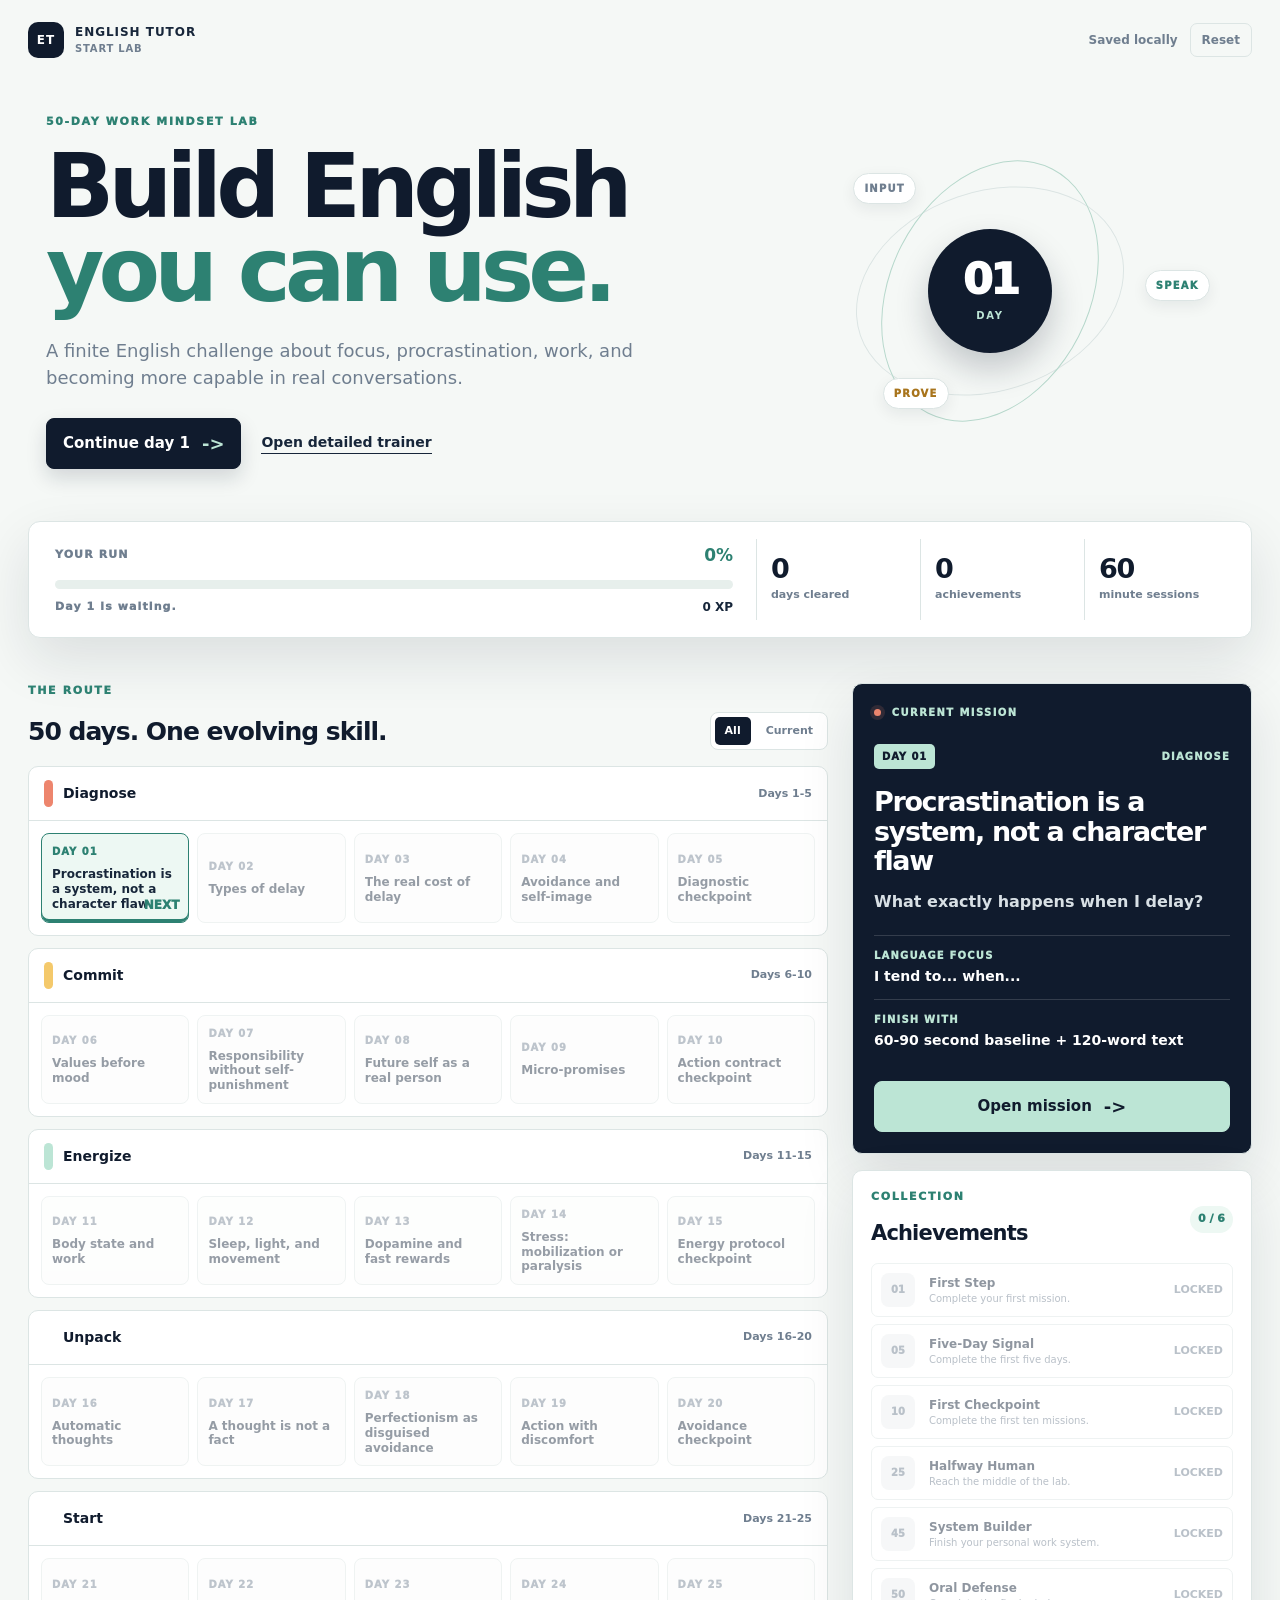
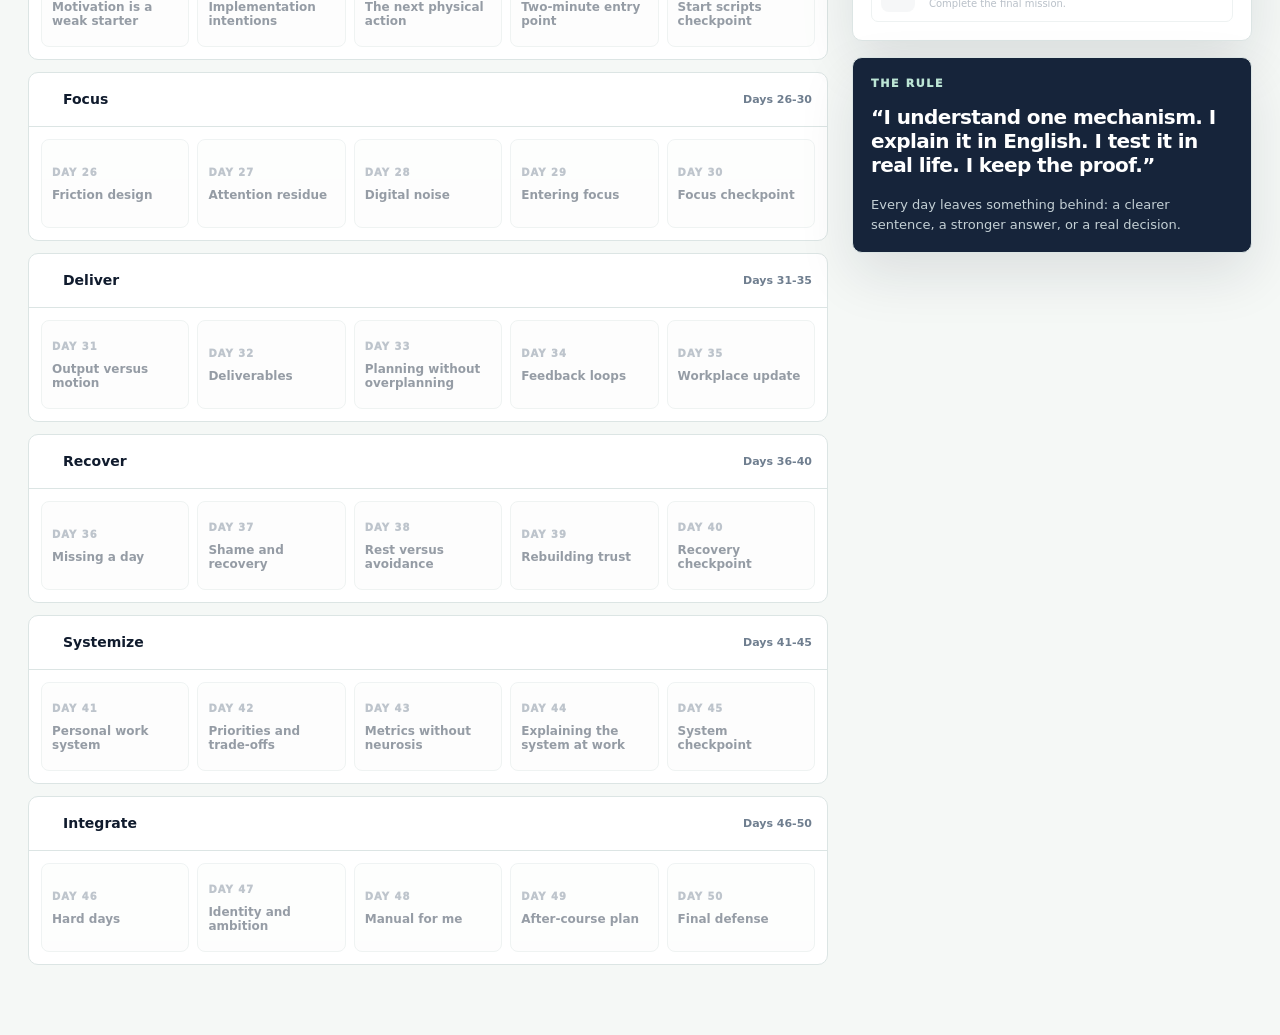
==== index.html @ e080d94e "Add English Tutor challenge app" ====
<!doctype html>
<html lang="en">
  <head>
    <meta charset="utf-8">
    <meta name="viewport" content="width=device-width, initial-scale=1">
    <meta name="theme-color" content="#101b2d">
    <title>English Tutor | 50-Day Start Lab</title>
    <link rel="stylesheet" href="./styles.css">
  </head>
  <body>
    <main class="shell">
      <header class="topbar">
        <a class="brand" href="./index.html" aria-label="English Tutor home">
          <span class="brand-mark">ET</span>
          <span><strong>ENGLISH TUTOR</strong><small>START LAB</small></span>
        </a>
        <div class="top-actions">
          <span class="save-status" id="save-status">Saved locally</span>
          <button class="icon-button" id="reset-progress" type="button" title="Reset all challenge progress">Reset</button>
        </div>
      </header>

      <section class="hero-block">
        <div class="hero-copy">
          <p class="eyebrow">50-DAY WORK MINDSET LAB</p>
          <h1>Build English<br><em>you can use.</em></h1>
          <p class="hero-text">A finite English challenge about focus, procrastination, work, and becoming more capable in real conversations.</p>
          <div class="hero-actions">
            <button class="primary-button" id="continue-button" type="button">Continue mission <span>-></span></button>
            <a class="text-link" href="./daily_task_app/index.html">Open detailed trainer</a>
          </div>
        </div>
        <div class="hero-orbit" aria-hidden="true">
          <div class="orbit-ring ring-one"></div>
          <div class="orbit-ring ring-two"></div>
          <div class="orbit-core"><span id="hero-day-number">01</span><small>DAY</small></div>
          <span class="orbit-label label-one">INPUT</span>
          <span class="orbit-label label-two">SPEAK</span>
          <span class="orbit-label label-three">PROVE</span>
        </div>
      </section>

      <section class="progress-strip" aria-label="Challenge progress">
        <div class="progress-main">
          <div class="progress-heading"><span>YOUR RUN</span><strong id="progress-percent">0%</strong></div>
          <div class="progress-track"><span id="progress-fill"></span></div>
          <div class="progress-meta"><span id="progress-copy">Day 1 is waiting.</span><span id="xp-copy">0 XP</span></div>
        </div>
        <div class="stat-tile"><strong id="completed-count">0</strong><span>days cleared</span></div>
        <div class="stat-tile"><strong id="achievement-count">0</strong><span>achievements</span></div>
        <div class="stat-tile"><strong>60</strong><span>minute sessions</span></div>
      </section>

      <section class="content-grid">
        <div class="roadmap-column">
          <div class="section-heading">
            <div><p class="eyebrow">THE ROUTE</p><h2>50 days. One evolving skill.</h2></div>
            <div class="phase-filter" id="phase-filter" role="tablist" aria-label="Filter phases">
              <button class="filter-button is-active" type="button" data-phase="all">All</button>
              <button class="filter-button" type="button" data-phase="current">Current</button>
            </div>
          </div>
          <div class="roadmap" id="roadmap"></div>
        </div>

        <aside class="side-column">
          <section class="today-card" id="today-card">
            <div class="card-kicker"><span class="live-dot"></span> CURRENT MISSION</div>
            <div class="today-top"><span class="day-badge" id="today-day-badge">DAY 01</span><span class="phase-name" id="today-phase">DIAGNOSE</span></div>
            <h2 id="today-topic">Procrastination is a system, not a character flaw</h2>
            <p class="today-question" id="today-question">What exactly happens when I delay?</p>
            <div class="today-focus"><span>LANGUAGE FOCUS</span><strong id="today-focus-value">I tend to... when...</strong></div>
            <div class="today-evidence"><span>FINISH WITH</span><strong id="today-evidence">60-90 second baseline + 120-word text</strong></div>
            <button class="primary-button full-button" id="open-day" type="button">Open mission <span>-></span></button>
          </section>

          <section class="achievements-card">
            <div class="section-heading compact"><div><p class="eyebrow">COLLECTION</p><h2>Achievements</h2></div><span class="count-pill" id="achievement-summary">0 / 6</span></div>
            <div class="achievement-list" id="achievement-list"></div>
          </section>

          <section class="principles-card">
            <p class="eyebrow">THE RULE</p>
            <blockquote>“I understand one mechanism. I explain it in English. I test it in real life. I keep the proof.”</blockquote>
            <p>Every day leaves something behind: a clearer sentence, a stronger answer, or a real decision.</p>
          </section>
        </aside>
      </section>
    </main>

    <dialog class="mission-dialog" id="mission-dialog" aria-labelledby="mission-title">
      <div class="dialog-shell">
        <div class="dialog-topbar"><span class="dialog-kicker" id="dialog-phase">DIAGNOSE</span><button class="close-button" id="close-dialog" type="button" aria-label="Close mission">Close</button></div>
        <div class="dialog-heading"><div><p class="eyebrow" id="dialog-day">DAY 01</p><h2 id="mission-title">Procrastination is a system, not a character flaw</h2></div><span class="reward-badge">+100 XP</span></div>
        <p class="dialog-question" id="dialog-question">What exactly happens when I delay?</p>
        <div class="mission-progress"><span id="mission-progress-fill"></span></div>
        <div class="mission-progress-copy"><span id="mission-progress-copy">0 / 4 actions complete</span><span id="mission-status">Build the first piece of evidence.</span></div>

        <div class="mission-steps" id="mission-steps">
          <article class="mission-step" data-step="understand"><span class="step-icon">01</span><div><strong>Understand</strong><p>Read the input and identify the one mechanism behind today's question.</p></div><button class="step-button" type="button">Mark done</button></article>
          <article class="mission-step" data-step="build"><span class="step-icon">02</span><div><strong>Build</strong><p>Write four to six English sentences using today's construction.</p></div><button class="step-button" type="button">Mark done</button></article>
          <article class="mission-step" data-step="speak"><span class="step-icon">03</span><div><strong>Speak</strong><p>Record a short answer or complete the GPT Voice conversation.</p></div><button class="step-button" type="button">Mark done</button></article>
          <article class="mission-step" data-step="prove"><span class="step-icon">04</span><div><strong>Prove</strong><p id="dialog-evidence">Leave one useful action, note, or visible result.</p></div><button class="step-button" type="button">Mark done</button></article>
        </div>

        <div class="mission-output"><span>Today's control question</span><strong id="dialog-output-question">What exactly happens when I delay?</strong><small id="dialog-output-evidence">Finish with: 60-90 second baseline + 120-word text</small></div>
        <div class="dialog-actions"><a class="secondary-button" href="./daily_task_app/index.html" target="_blank" rel="noreferrer">Detailed trainer</a><button class="secondary-button" id="previous-day" type="button">Previous day</button><button class="primary-button" id="complete-day" type="button" disabled>Complete day <span>-></span></button></div>
      </div>
    </dialog>

    <script src="./data.js"></script>
    <script src="./app.js"></script>
  </body>
</html>
---- styles.css ----
:root {
  --navy: #101b2d;
  --navy-2: #16243a;
  --ink: #17263a;
  --muted: #6f7e8f;
  --paper: #f5f8f6;
  --white: #ffffff;
  --line: #dce5e4;
  --mint: #bce5d5;
  --mint-strong: #2d8172;
  --coral: #ed856d;
  --gold: #f4c96b;
  --shadow: 0 22px 55px rgba(16, 27, 45, 0.11);
  font-family: Inter, ui-sans-serif, system-ui, -apple-system, BlinkMacSystemFont, "Segoe UI", sans-serif;
}

* { box-sizing: border-box; }

html { scroll-behavior: smooth; }

body {
  min-width: 320px;
  margin: 0;
  color: var(--ink);
  background: var(--paper);
  font-size: 15px;
  line-height: 1.5;
}

button, a { font: inherit; }
button { cursor: pointer; }

.shell { width: min(1420px, calc(100% - 56px)); margin: 0 auto; padding: 22px 0 70px; }

.topbar { display: flex; justify-content: space-between; align-items: center; gap: 20px; }
.brand { display: inline-flex; align-items: center; gap: 11px; color: var(--ink); text-decoration: none; }
.brand-mark { display: grid; width: 36px; height: 36px; place-items: center; border-radius: 10px; color: var(--white); background: var(--navy); font-size: 12px; font-weight: 900; letter-spacing: .08em; }
.brand strong, .brand small { display: block; line-height: 1.1; letter-spacing: .08em; }
.brand strong { font-size: 12px; }
.brand small { margin-top: 4px; color: var(--muted); font-size: 10px; font-weight: 800; }
.top-actions { display: flex; align-items: center; gap: 12px; }
.save-status { color: var(--muted); font-size: 12px; font-weight: 800; }
.icon-button, .close-button { padding: 7px 11px; border: 1px solid var(--line); border-radius: 7px; color: var(--muted); background: transparent; font-size: 12px; font-weight: 800; }
.icon-button:hover, .close-button:hover { color: var(--ink); border-color: var(--ink); }

.hero-block { display: grid; grid-template-columns: minmax(0, 1.15fr) minmax(310px, .85fr); gap: 40px; align-items: center; min-height: 390px; padding: 56px 18px 52px; }
.eyebrow { margin: 0 0 13px; color: var(--mint-strong); font-size: 11px; font-weight: 950; letter-spacing: .15em; }
.hero-copy h1 { max-width: 780px; margin: 0; color: var(--navy); font-size: clamp(52px, 7vw, 104px); line-height: .94; letter-spacing: -.065em; }
.hero-copy h1 em { color: var(--mint-strong); font-style: normal; }
.hero-text { max-width: 590px; margin: 25px 0 27px; color: var(--muted); font-size: 18px; }
.hero-actions { display: flex; align-items: center; gap: 20px; flex-wrap: wrap; }
.primary-button, .secondary-button { display: inline-flex; align-items: center; justify-content: center; gap: 12px; min-height: 44px; padding: 11px 16px; border-radius: 8px; font-weight: 900; transition: transform .18s ease, box-shadow .18s ease, background .18s ease; }
.primary-button { border: 1px solid var(--navy); color: var(--white); background: var(--navy); box-shadow: 0 9px 20px rgba(16, 27, 45, .15); }
.primary-button:hover:not(:disabled) { transform: translateY(-2px); background: var(--mint-strong); border-color: var(--mint-strong); }
.primary-button span { color: var(--mint); font-size: 18px; }
.secondary-button { border: 1px solid var(--line); color: var(--ink); background: var(--white); }
.secondary-button:hover:not(:disabled) { border-color: var(--mint-strong); }
.text-link { color: var(--ink); font-size: 14px; font-weight: 850; text-decoration: none; border-bottom: 1px solid var(--ink); }
.text-link:hover { color: var(--mint-strong); border-color: var(--mint-strong); }

.hero-orbit { position: relative; min-height: 300px; }
.orbit-ring { position: absolute; inset: 50% auto auto 50%; border: 1px solid var(--line); border-radius: 50%; transform: translate(-50%, -50%) rotate(-19deg); }
.ring-one { width: 275px; height: 200px; }
.ring-two { width: 200px; height: 275px; transform: translate(-50%, -50%) rotate(27deg); border-color: #b7d8cc; }
.orbit-core { position: absolute; top: 50%; left: 50%; display: grid; width: 124px; height: 124px; place-content: center; border-radius: 50%; color: var(--white); background: var(--navy); text-align: center; transform: translate(-50%, -50%); box-shadow: 0 16px 33px rgba(16, 27, 45, .22); }
.orbit-core span { font-size: 43px; font-weight: 950; line-height: .9; letter-spacing: -.06em; }
.orbit-core small { margin-top: 9px; color: var(--mint); font-size: 10px; font-weight: 900; letter-spacing: .18em; }
.orbit-label { position: absolute; padding: 7px 10px; border: 1px solid var(--line); border-radius: 99px; color: var(--muted); background: var(--white); font-size: 10px; font-weight: 950; letter-spacing: .12em; box-shadow: 0 5px 15px rgba(16, 27, 45, .07); }
.label-one { top: 32px; left: 22%; }
.label-two { top: 43%; right: 5%; color: var(--mint-strong); }
.label-three { bottom: 32px; left: 28%; color: #a8741c; }

.progress-strip { display: grid; grid-template-columns: minmax(300px, 1fr) repeat(3, 150px); gap: 14px; align-items: stretch; padding: 17px; border: 1px solid var(--line); border-radius: 12px; background: var(--white); box-shadow: var(--shadow); }
.progress-main { min-width: 0; padding: 4px 9px; }
.progress-heading, .progress-meta { display: flex; justify-content: space-between; gap: 15px; align-items: center; }
.progress-heading span, .progress-meta span:first-child { color: var(--muted); font-size: 11px; font-weight: 950; letter-spacing: .1em; }
.progress-heading strong { color: var(--mint-strong); font-size: 17px; }
.progress-track { height: 9px; margin: 12px 0 9px; overflow: hidden; border-radius: 20px; background: #e7efec; }
.progress-track span { display: block; width: 0; height: 100%; border-radius: inherit; background: var(--mint-strong); transition: width .35s ease; }
.progress-meta { color: var(--muted); font-size: 12px; font-weight: 750; }
.progress-meta span:last-child { color: var(--ink); font-weight: 900; }
.stat-tile { display: grid; align-content: center; padding: 12px 14px; border-left: 1px solid var(--line); }
.stat-tile strong { color: var(--navy); font-size: 27px; line-height: 1; letter-spacing: -.05em; }
.stat-tile span { margin-top: 5px; color: var(--muted); font-size: 11px; font-weight: 800; }

.content-grid { display: grid; grid-template-columns: minmax(0, 1.6fr) minmax(320px, .8fr); gap: 24px; margin-top: 45px; }
.section-heading { display: flex; justify-content: space-between; align-items: end; gap: 18px; margin-bottom: 16px; }
.section-heading h2 { margin: 0; color: var(--navy); font-size: 25px; letter-spacing: -.04em; }
.section-heading.compact { align-items: center; margin-bottom: 13px; }
.section-heading.compact h2 { font-size: 21px; }
.phase-filter { display: flex; gap: 5px; padding: 4px; border: 1px solid var(--line); border-radius: 8px; background: var(--white); }
.filter-button { padding: 6px 10px; border: 0; border-radius: 5px; color: var(--muted); background: transparent; font-size: 11px; font-weight: 900; }
.filter-button.is-active { color: var(--white); background: var(--navy); }

.roadmap { display: grid; gap: 12px; }
.phase-row { overflow: hidden; border: 1px solid var(--line); border-radius: 10px; background: var(--white); }
.phase-row.is-hidden { display: none; }
.phase-head { display: flex; justify-content: space-between; gap: 15px; align-items: center; padding: 13px 15px; border-bottom: 1px solid var(--line); }
.phase-title { display: flex; align-items: center; gap: 10px; }
.phase-swatch { width: 9px; height: 27px; border-radius: 7px; background: var(--phase-color); }
.phase-title strong { color: var(--navy); font-size: 14px; }
.phase-head small { color: var(--muted); font-size: 11px; font-weight: 800; }
.day-row { display: grid; grid-template-columns: repeat(5, minmax(0, 1fr)); gap: 8px; padding: 12px; }
.day-button { position: relative; min-height: 89px; padding: 10px; border: 1px solid var(--line); border-radius: 8px; color: var(--ink); background: #fbfcfb; text-align: left; transition: transform .16s ease, border-color .16s ease, background .16s ease; }
.day-button:hover:not(:disabled) { border-color: var(--mint-strong); transform: translateY(-2px); }
.day-button.is-current { border-color: var(--mint-strong); background: #edf8f3; box-shadow: inset 0 -3px 0 var(--mint-strong); }
.day-button.is-complete { border-color: #c5d9d3; background: #f4faf7; }
.day-button.is-locked { opacity: .45; }
.day-number { display: block; color: var(--muted); font-size: 10px; font-weight: 950; letter-spacing: .1em; }
.day-button.is-current .day-number { color: var(--mint-strong); }
.day-topic { display: -webkit-box; overflow: hidden; margin-top: 8px; font-size: 12px; font-weight: 850; line-height: 1.23; -webkit-box-orient: vertical; -webkit-line-clamp: 3; }
.day-check { position: absolute; right: 9px; bottom: 8px; color: var(--mint-strong); font-size: 12px; font-weight: 950; }

.side-column { display: grid; align-content: start; gap: 16px; }
.today-card, .achievements-card, .principles-card { border: 1px solid var(--line); border-radius: 10px; background: var(--white); box-shadow: var(--shadow); }
.today-card { padding: 21px; color: var(--white); background: var(--navy); }
.card-kicker { color: var(--mint); font-size: 10px; font-weight: 950; letter-spacing: .14em; }
.live-dot { display: inline-block; width: 7px; height: 7px; margin-right: 6px; border-radius: 50%; background: var(--coral); box-shadow: 0 0 0 4px rgba(237, 133, 109, .14); }
.today-top { display: flex; justify-content: space-between; gap: 10px; align-items: center; margin: 24px 0 18px; }
.day-badge { padding: 5px 8px; border-radius: 5px; color: var(--navy); background: var(--mint); font-size: 10px; font-weight: 950; letter-spacing: .09em; }
.phase-name { color: var(--mint); font-size: 10px; font-weight: 950; letter-spacing: .12em; }
.today-card h2 { margin: 0; font-size: 27px; line-height: 1.08; letter-spacing: -.05em; }
.today-question { margin: 15px 0 21px; color: #d8e0e5; font-size: 16px; font-weight: 700; }
.today-focus, .today-evidence { display: grid; gap: 3px; padding: 12px 0; border-top: 1px solid rgba(255, 255, 255, .15); }
.today-focus span, .today-evidence span { color: var(--mint); font-size: 10px; font-weight: 950; letter-spacing: .12em; }
.today-focus strong, .today-evidence strong { color: var(--white); font-size: 14px; }
.full-button { width: 100%; margin-top: 18px; color: var(--navy); background: var(--mint); border-color: var(--mint); box-shadow: none; }
.full-button:hover:not(:disabled) { color: var(--white); background: var(--mint-strong); border-color: var(--mint-strong); }
.full-button span { color: var(--navy); }

.achievements-card, .principles-card { padding: 18px; }
.count-pill { padding: 5px 8px; border-radius: 99px; color: var(--mint-strong); background: #edf8f3; font-size: 11px; font-weight: 950; }
.achievement-list { display: grid; gap: 7px; }
.achievement { display: grid; grid-template-columns: 38px minmax(0, 1fr) auto; gap: 10px; align-items: center; padding: 9px; border: 1px solid var(--line); border-radius: 7px; opacity: .48; }
.achievement.is-unlocked { opacity: 1; border-color: #bcdccf; background: #f4faf7; }
.achievement-icon { display: grid; width: 34px; height: 34px; place-items: center; border-radius: 8px; color: var(--muted); background: #edf0f1; font-size: 10px; font-weight: 950; }
.achievement.is-unlocked .achievement-icon { color: var(--navy); background: var(--gold); }
.achievement strong, .achievement small { display: block; }
.achievement strong { font-size: 12px; }
.achievement small { margin-top: 1px; color: var(--muted); font-size: 10px; line-height: 1.25; }
.achievement-state { color: var(--muted); font-size: 11px; font-weight: 900; }
.achievement.is-unlocked .achievement-state { color: var(--mint-strong); }
.principles-card { color: var(--white); background: var(--navy-2); }
.principles-card .eyebrow { color: var(--mint); }
.principles-card blockquote { margin: 0; font-size: 20px; font-weight: 850; line-height: 1.2; letter-spacing: -.03em; }
.principles-card > p:last-child { margin: 18px 0 0; color: #c4d0d5; font-size: 13px; }

.mission-dialog { width: min(760px, calc(100% - 32px)); max-height: calc(100vh - 32px); padding: 0; border: 0; border-radius: 13px; color: var(--ink); background: var(--white); box-shadow: 0 35px 100px rgba(16, 27, 45, .28); }
.mission-dialog::backdrop { background: rgba(16, 27, 45, .58); backdrop-filter: blur(4px); }
.dialog-shell { padding: 22px; }
.dialog-topbar, .dialog-heading, .mission-progress-copy, .dialog-actions { display: flex; justify-content: space-between; gap: 15px; align-items: center; }
.dialog-kicker { color: var(--mint-strong); font-size: 11px; font-weight: 950; letter-spacing: .14em; }
.dialog-heading { align-items: start; margin-top: 30px; }
.dialog-heading h2 { max-width: 550px; margin: 0; color: var(--navy); font-size: 34px; line-height: 1.03; letter-spacing: -.05em; }
.reward-badge { padding: 8px 10px; border-radius: 6px; color: #966915; background: #fff4d9; font-size: 11px; font-weight: 950; white-space: nowrap; }
.dialog-question { margin: 12px 0 21px; color: var(--mint-strong); font-size: 18px; font-weight: 800; }
.mission-progress { height: 8px; overflow: hidden; border-radius: 20px; background: #e7efec; }
.mission-progress span { display: block; width: 0; height: 100%; border-radius: inherit; background: var(--mint-strong); transition: width .2s ease; }
.mission-progress-copy { margin-top: 7px; color: var(--muted); font-size: 11px; font-weight: 800; }
.mission-progress-copy span:last-child { color: var(--mint-strong); }
.mission-steps { display: grid; gap: 9px; margin: 22px 0; }
.mission-step { display: grid; grid-template-columns: 38px minmax(0, 1fr) auto; gap: 12px; align-items: center; padding: 13px; border: 1px solid var(--line); border-radius: 8px; background: #fbfcfb; }
.mission-step.is-complete { border-color: #bcdccf; background: #f4faf7; }
.step-icon { display: grid; width: 34px; height: 34px; place-items: center; border-radius: 8px; color: var(--mint-strong); background: #e6f2ed; font-size: 10px; font-weight: 950; }
.mission-step.is-complete .step-icon { color: var(--white); background: var(--mint-strong); }
.mission-step strong { font-size: 14px; }
.mission-step p { margin: 2px 0 0; color: var(--muted); font-size: 12px; line-height: 1.35; }
.step-button { padding: 7px 9px; border: 1px solid var(--line); border-radius: 6px; color: var(--ink); background: var(--white); font-size: 11px; font-weight: 900; }
.mission-step.is-complete .step-button { color: var(--mint-strong); border-color: #bcdccf; }
.mission-output { display: grid; gap: 4px; padding: 14px; border-left: 4px solid var(--mint-strong); background: #f4faf7; }
.mission-output span, .mission-output small { color: var(--muted); font-size: 11px; font-weight: 800; }
.mission-output strong { font-size: 15px; }
.dialog-actions { margin-top: 20px; }
.dialog-actions .primary-button:disabled { cursor: not-allowed; opacity: .45; box-shadow: none; }

@media (max-width: 1060px) {
  .hero-block { grid-template-columns: minmax(0, 1.2fr) minmax(250px, .8fr); }
  .progress-strip { grid-template-columns: minmax(260px, 1fr) repeat(3, 120px); }
  .content-grid { grid-template-columns: minmax(0, 1.25fr) minmax(300px, .75fr); }
  .day-row { grid-template-columns: repeat(5, minmax(110px, 1fr)); overflow-x: auto; }
}

@media (max-width: 820px) {
  .shell { width: min(100% - 28px, 700px); }
  .hero-block { grid-template-columns: 1fr; min-height: 0; padding: 48px 4px 30px; }
  .hero-orbit { min-height: 220px; }
  .progress-strip { grid-template-columns: 1fr 1fr 1fr; }
  .progress-main { grid-column: 1 / -1; }
  .stat-tile { border-top: 1px solid var(--line); border-left: 0; }
  .content-grid { grid-template-columns: 1fr; }
  .side-column { grid-template-columns: 1fr 1fr; align-items: start; }
  .today-card { grid-column: 1 / -1; }
  .principles-card { grid-column: 1 / -1; }
}

@media (max-width: 560px) {
  .shell { width: min(100% - 20px, 480px); padding-top: 14px; }
  .topbar { align-items: start; }
  .save-status { display: none; }
  .hero-copy h1 { font-size: 57px; }
  .hero-text { font-size: 16px; }
  .hero-orbit { min-height: 180px; transform: scale(.82); }
  .progress-strip { grid-template-columns: 1fr 1fr; }
  .stat-tile:last-child { grid-column: 1 / -1; }
  .section-heading { align-items: start; flex-direction: column; }
  .phase-filter { width: 100%; }
  .filter-button { flex: 1; }
  .day-row { grid-template-columns: repeat(5, 122px); }
  .side-column { grid-template-columns: 1fr; }
  .principles-card { grid-column: auto; }
  .dialog-shell { padding: 17px; }
  .dialog-heading { flex-direction: column; }
  .dialog-heading h2 { font-size: 27px; }
  .mission-step { grid-template-columns: 34px minmax(0, 1fr); }
  .step-button { grid-column: 2; justify-self: start; }
  .dialog-actions { align-items: stretch; flex-direction: column-reverse; }
  .dialog-actions button { width: 100%; }
}
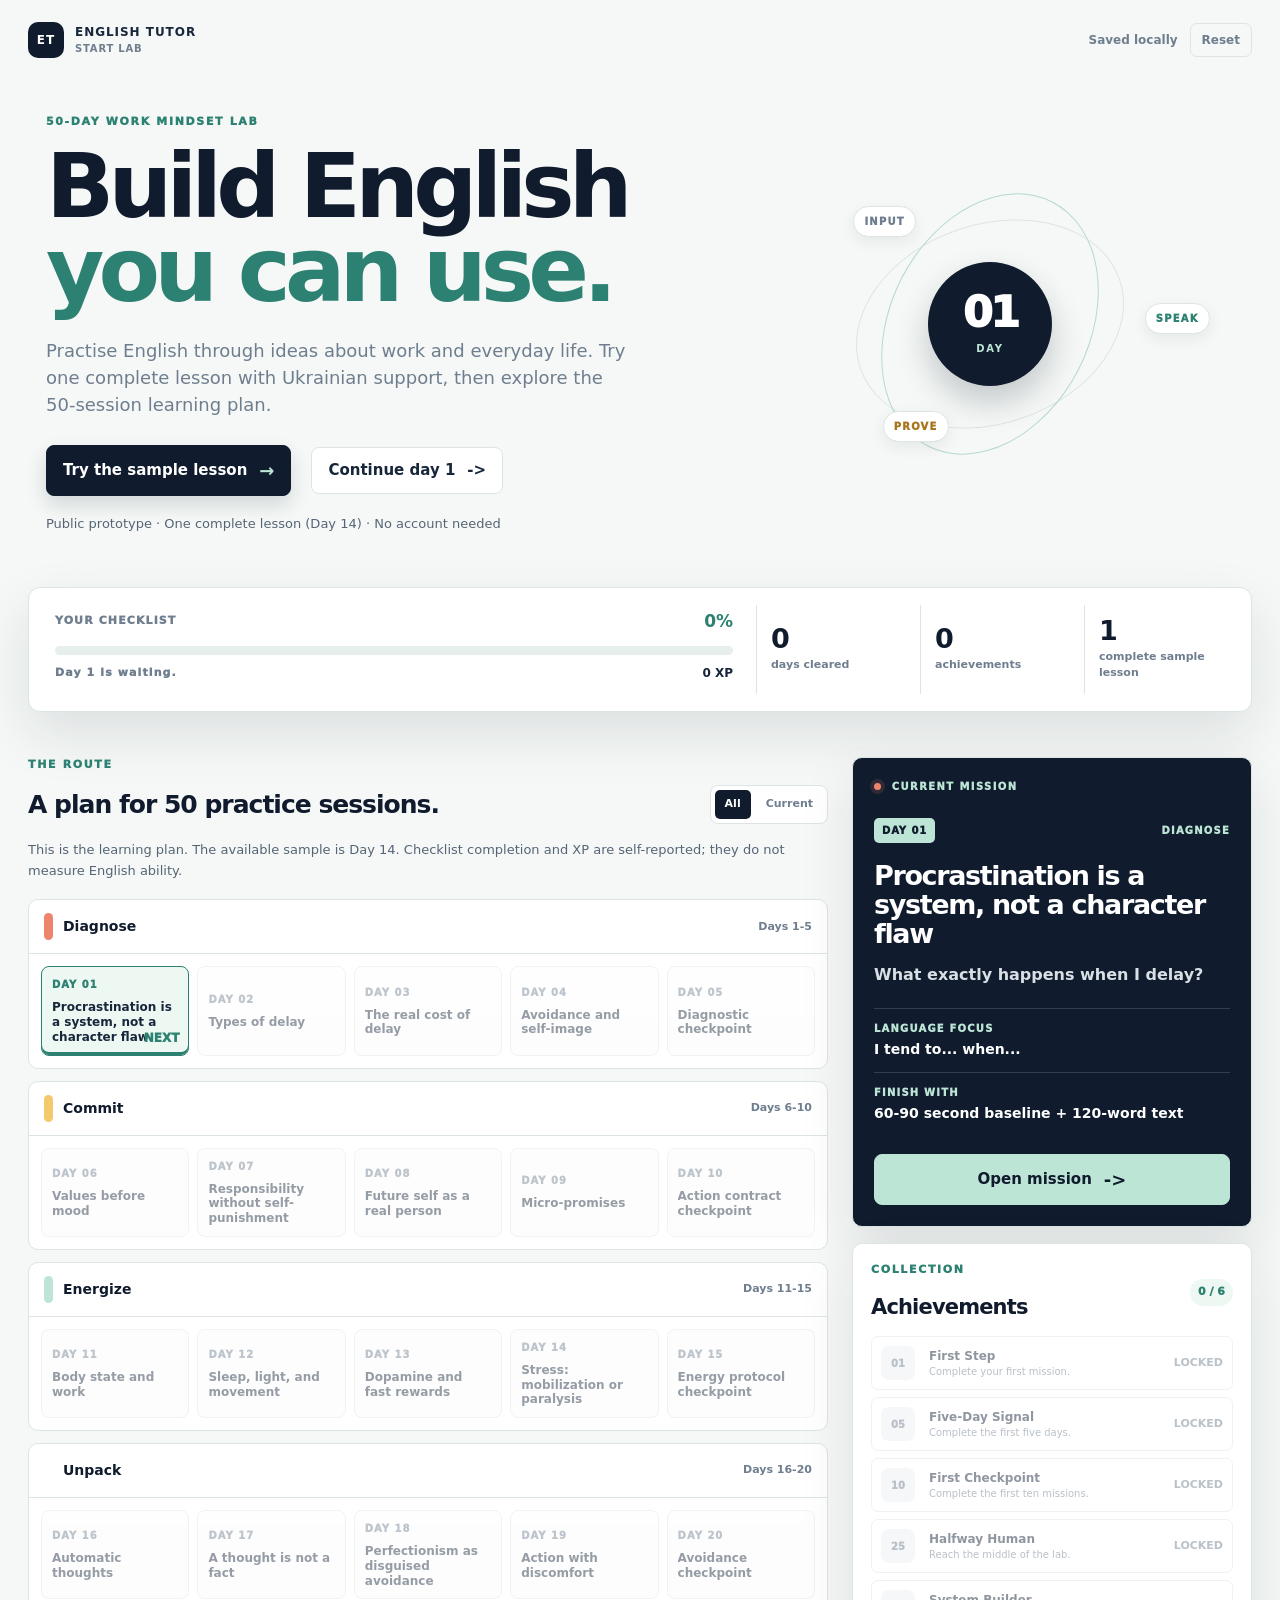
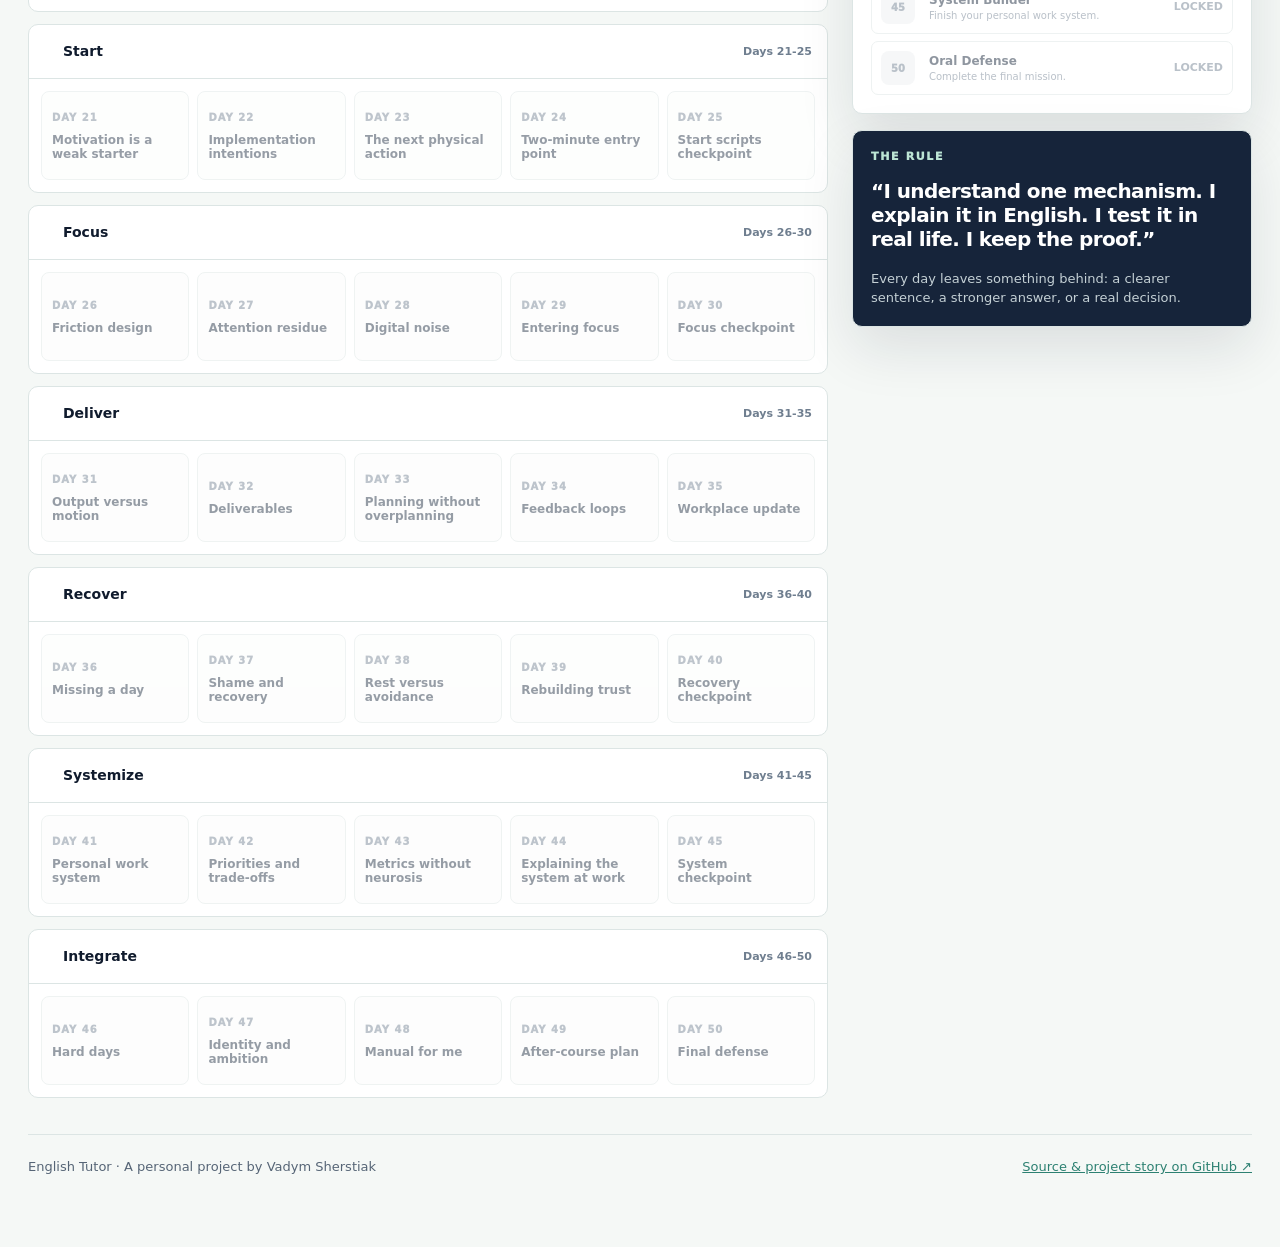
==== commit 4103695c: "Improve portfolio demo, preserve lesson drafts, and document project experience" ====
--- a/index.html
+++ b/index.html
@@ -4,6 +4,7 @@
     <meta charset="utf-8">
     <meta name="viewport" content="width=device-width, initial-scale=1">
     <meta name="theme-color" content="#101b2d">
+    <meta name="description" content="English Tutor by Vadym Sherstiak: try a guided English lesson, practise writing, and prepare for a separate ChatGPT Voice conversation.">
     <title>English Tutor | 50-Day Start Lab</title>
     <link rel="stylesheet" href="./styles.css">
   </head>
@@ -24,11 +25,12 @@
         <div class="hero-copy">
           <p class="eyebrow">50-DAY WORK MINDSET LAB</p>
           <h1>Build English<br><em>you can use.</em></h1>
-          <p class="hero-text">A finite English challenge about focus, procrastination, work, and becoming more capable in real conversations.</p>
+          <p class="hero-text">Practise English through ideas about work and everyday life. Try one complete lesson with Ukrainian support, then explore the 50-session learning plan.</p>
           <div class="hero-actions">
-            <button class="primary-button" id="continue-button" type="button">Continue mission <span>-></span></button>
-            <a class="text-link" href="./daily_task_app/index.html">Open detailed trainer</a>
+            <a class="primary-button" href="./daily_task_app/index.html">Try the sample lesson <span>→</span></a>
+            <button class="secondary-button" id="continue-button" type="button">Continue mission <span>→</span></button>
           </div>
+          <p class="demo-scope">Public prototype · One complete lesson (Day 14) · No account needed</p>
         </div>
         <div class="hero-orbit" aria-hidden="true">
           <div class="orbit-ring ring-one"></div>
@@ -42,24 +44,25 @@
 
       <section class="progress-strip" aria-label="Challenge progress">
         <div class="progress-main">
-          <div class="progress-heading"><span>YOUR RUN</span><strong id="progress-percent">0%</strong></div>
+          <div class="progress-heading"><span>YOUR CHECKLIST</span><strong id="progress-percent">0%</strong></div>
           <div class="progress-track"><span id="progress-fill"></span></div>
           <div class="progress-meta"><span id="progress-copy">Day 1 is waiting.</span><span id="xp-copy">0 XP</span></div>
         </div>
         <div class="stat-tile"><strong id="completed-count">0</strong><span>days cleared</span></div>
         <div class="stat-tile"><strong id="achievement-count">0</strong><span>achievements</span></div>
-        <div class="stat-tile"><strong>60</strong><span>minute sessions</span></div>
+        <div class="stat-tile"><strong>1</strong><span>complete sample lesson</span></div>
       </section>
 
       <section class="content-grid">
         <div class="roadmap-column">
           <div class="section-heading">
-            <div><p class="eyebrow">THE ROUTE</p><h2>50 days. One evolving skill.</h2></div>
+            <div><p class="eyebrow">THE ROUTE</p><h2>A plan for 50 practice sessions.</h2></div>
             <div class="phase-filter" id="phase-filter" role="tablist" aria-label="Filter phases">
               <button class="filter-button is-active" type="button" data-phase="all">All</button>
               <button class="filter-button" type="button" data-phase="current">Current</button>
             </div>
           </div>
+          <p class="scope-note">This is the learning plan. The available sample is Day 14. Checklist completion and XP are self-reported; they do not measure English ability.</p>
           <div class="roadmap" id="roadmap"></div>
         </div>
 
@@ -86,6 +89,7 @@
           </section>
         </aside>
       </section>
+      <footer class="portfolio-footer"><p>English Tutor · A personal project by Vadym Sherstiak</p><a href="https://github.com/shved21/english-tutor">Source &amp; project story on GitHub ↗</a></footer>
     </main>
 
     <dialog class="mission-dialog" id="mission-dialog" aria-labelledby="mission-title">
@@ -104,7 +108,8 @@
         </div>
 
         <div class="mission-output"><span>Today's control question</span><strong id="dialog-output-question">What exactly happens when I delay?</strong><small id="dialog-output-evidence">Finish with: 60-90 second baseline + 120-word text</small></div>
-        <div class="dialog-actions"><a class="secondary-button" href="./daily_task_app/index.html" target="_blank" rel="noreferrer">Detailed trainer</a><button class="secondary-button" id="previous-day" type="button">Previous day</button><button class="primary-button" id="complete-day" type="button" disabled>Complete day <span>-></span></button></div>
+        <p class="scope-note">Try the available Day 14 sample separately. It does not change this mission’s checklist.</p>
+        <div class="dialog-actions"><a class="secondary-button" href="./daily_task_app/index.html">Try Day 14 sample</a><button class="secondary-button" id="previous-day" type="button">Previous day</button><button class="primary-button" id="complete-day" type="button" disabled>Complete day <span>-></span></button></div>
       </div>
     </dialog>
 
--- a/styles.css
+++ b/styles.css
@@ -216,3 +216,14 @@
   .dialog-actions { align-items: stretch; flex-direction: column-reverse; }
   .dialog-actions button { width: 100%; }
 }
+
+/* Portfolio entry and keyboard navigation. */
+a.primary-button, a.secondary-button { text-decoration: none; }
+.demo-scope, .scope-note { color: #566576; font-size: 13px; line-height: 1.6; }
+.demo-scope { margin: 18px 0 0; }
+.scope-note { margin: 0 0 18px; }
+.portfolio-footer { display: flex; flex-wrap: wrap; justify-content: space-between; gap: 12px; margin-top: 36px; padding-top: 22px; border-top: 1px solid var(--line); color: #566576; font-size: 13px; }
+.portfolio-footer p { margin: 0; }
+.portfolio-footer a { color: var(--mint-strong); }
+:focus-visible { outline: 3px solid var(--mint-strong); outline-offset: 4px; }
+@media (max-width: 560px) { .save-status { display: block; max-width: 120px; font-size: 10px; } }
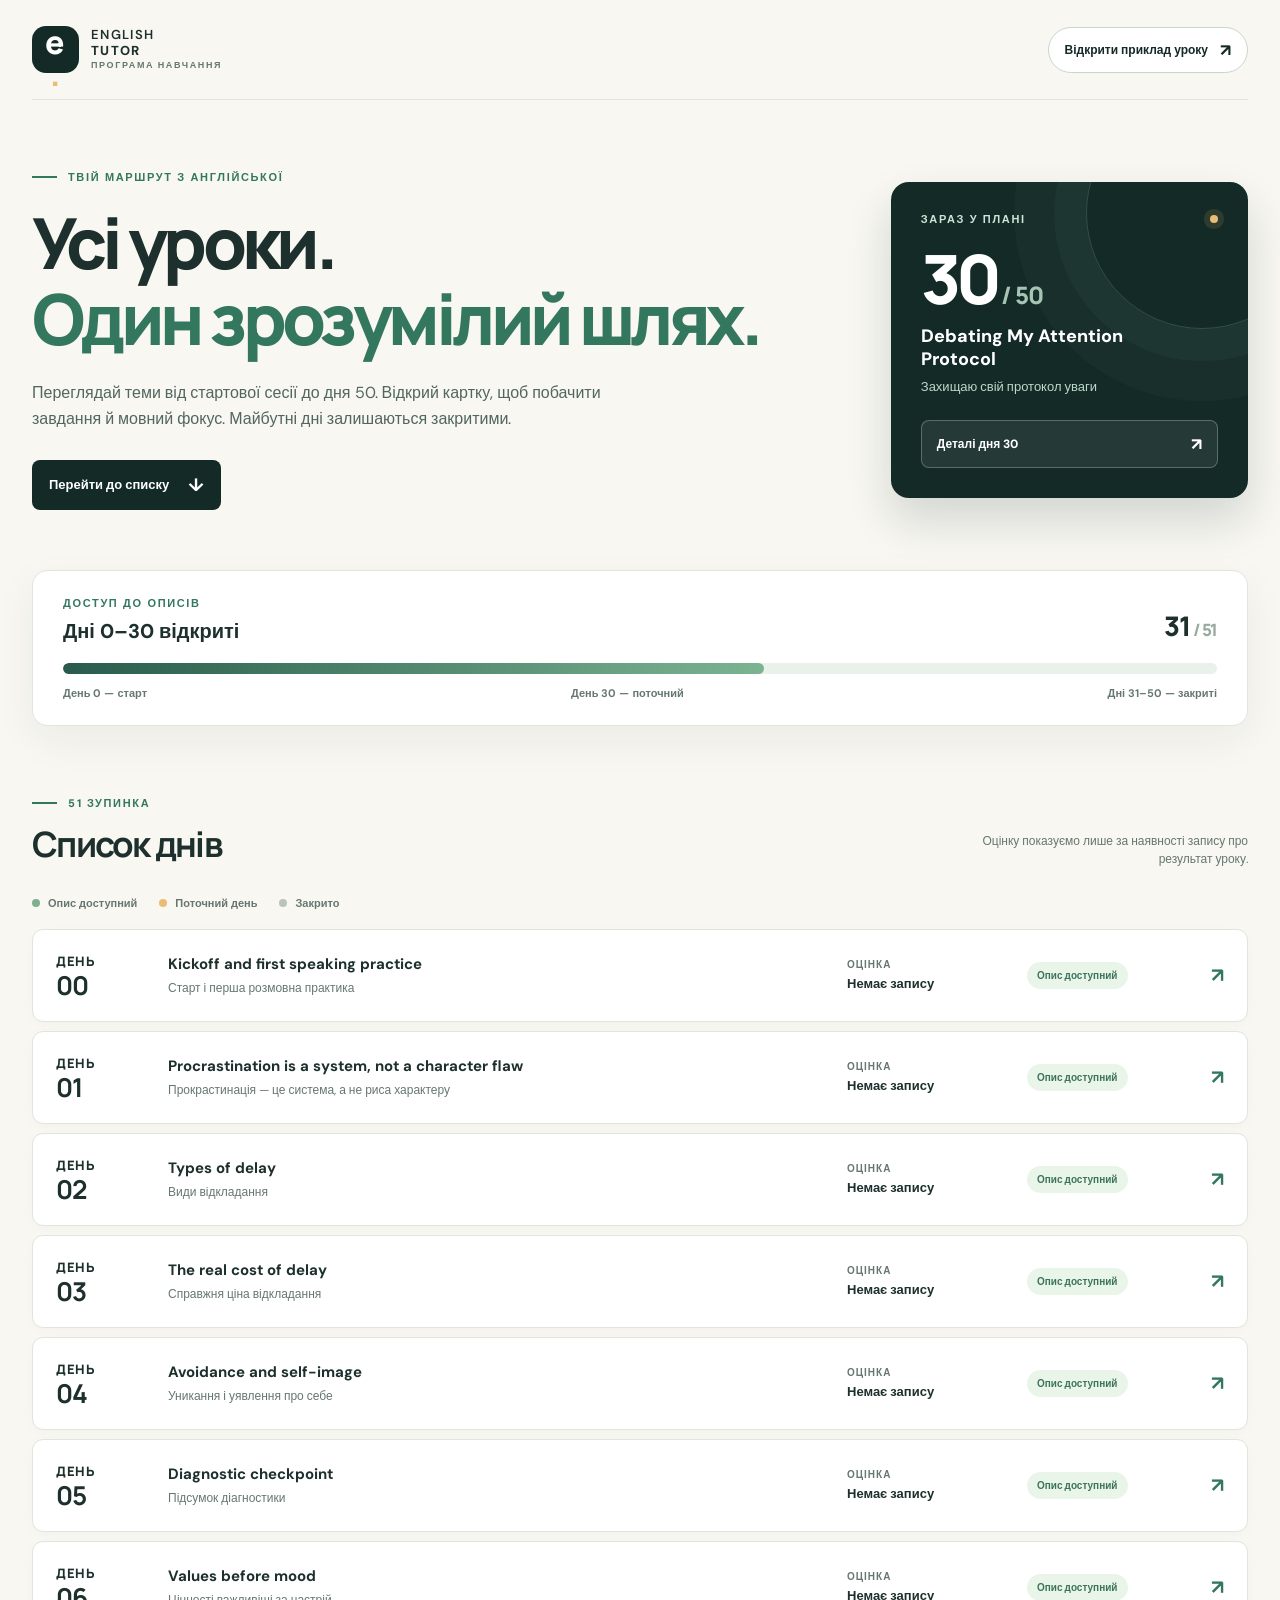
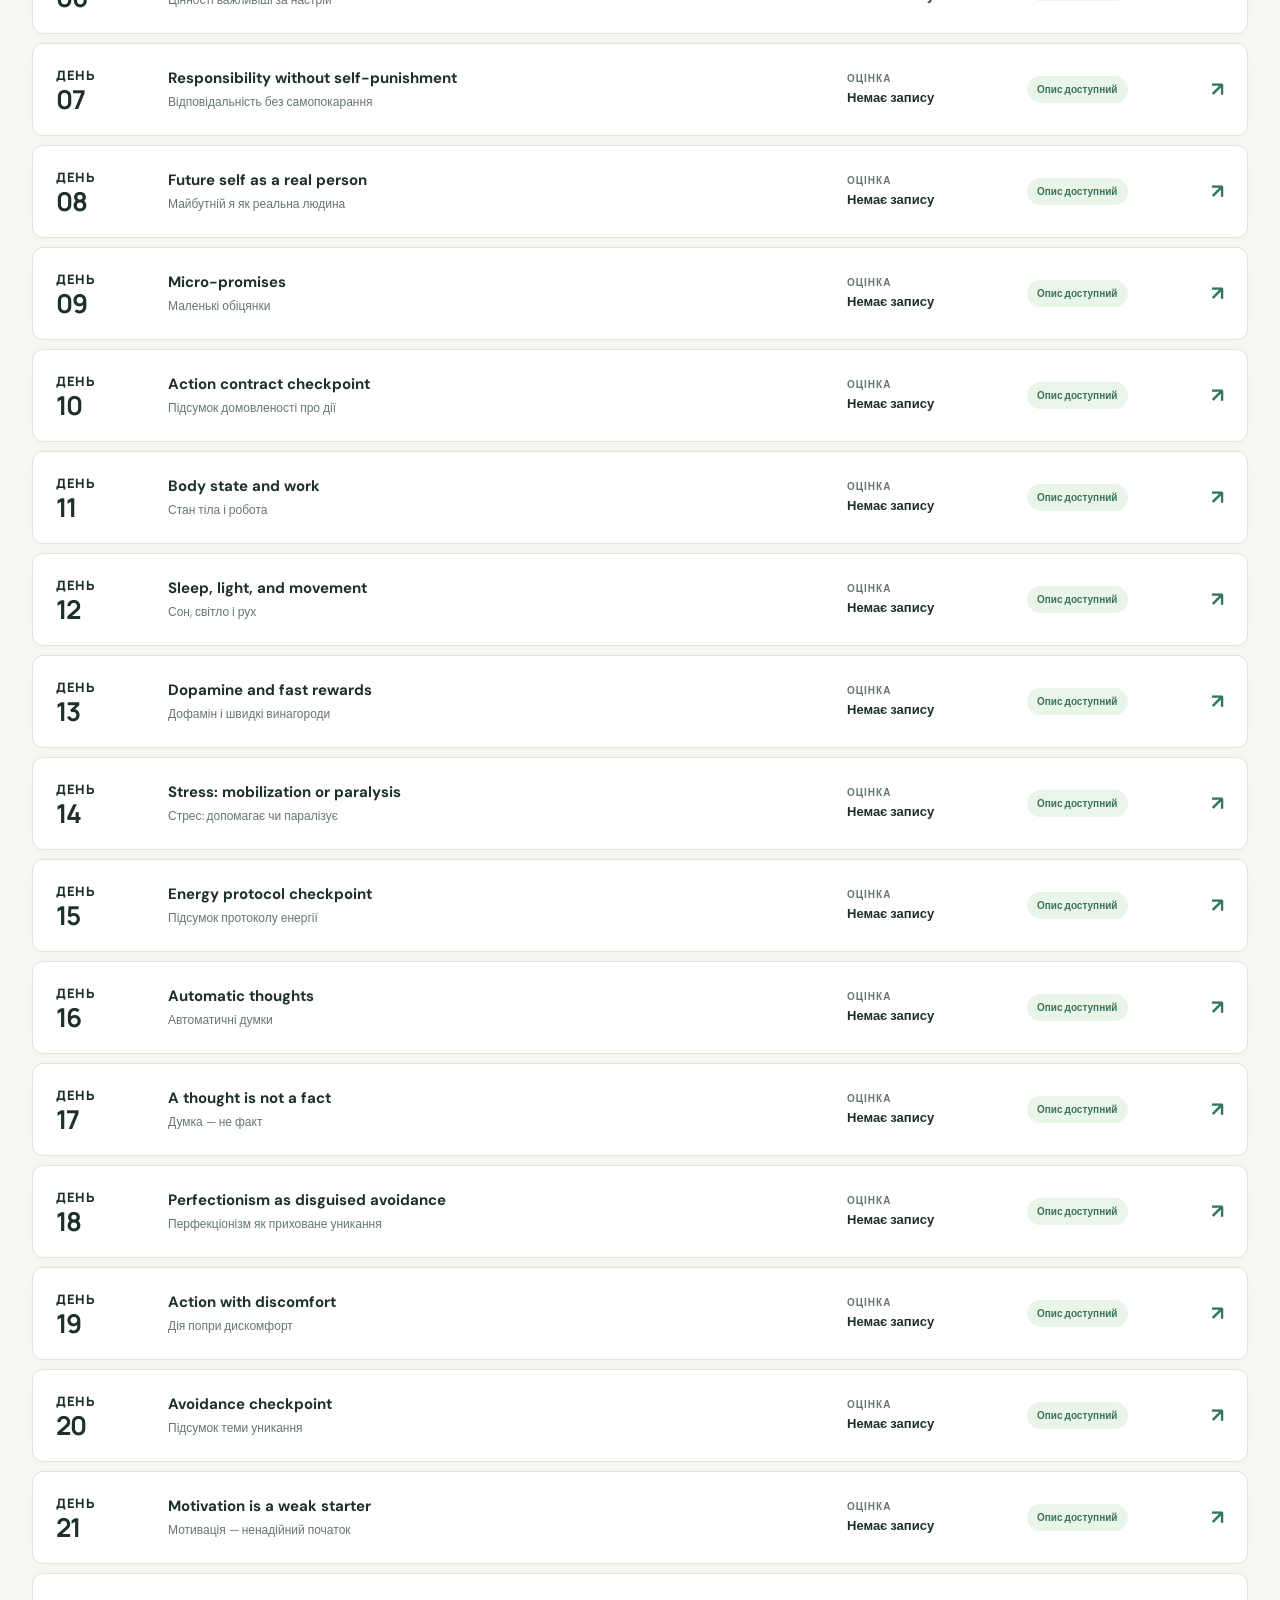
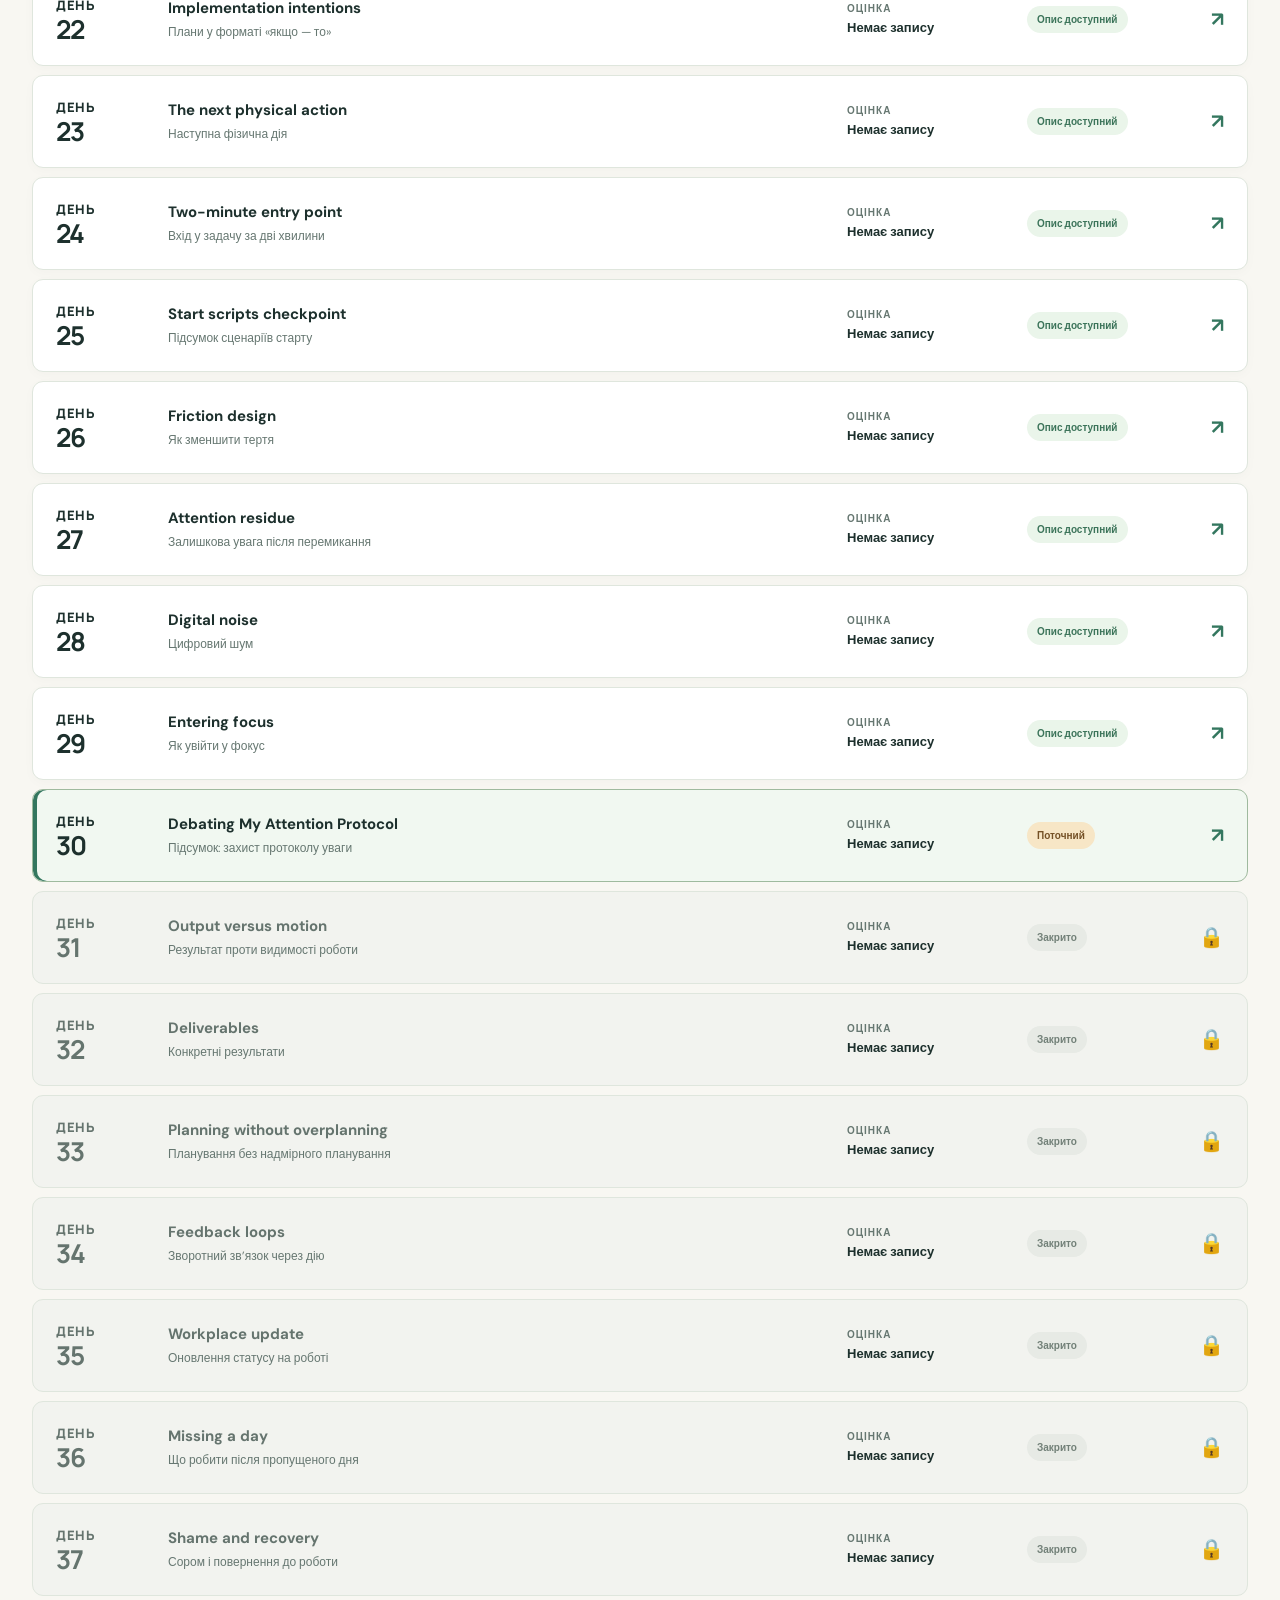
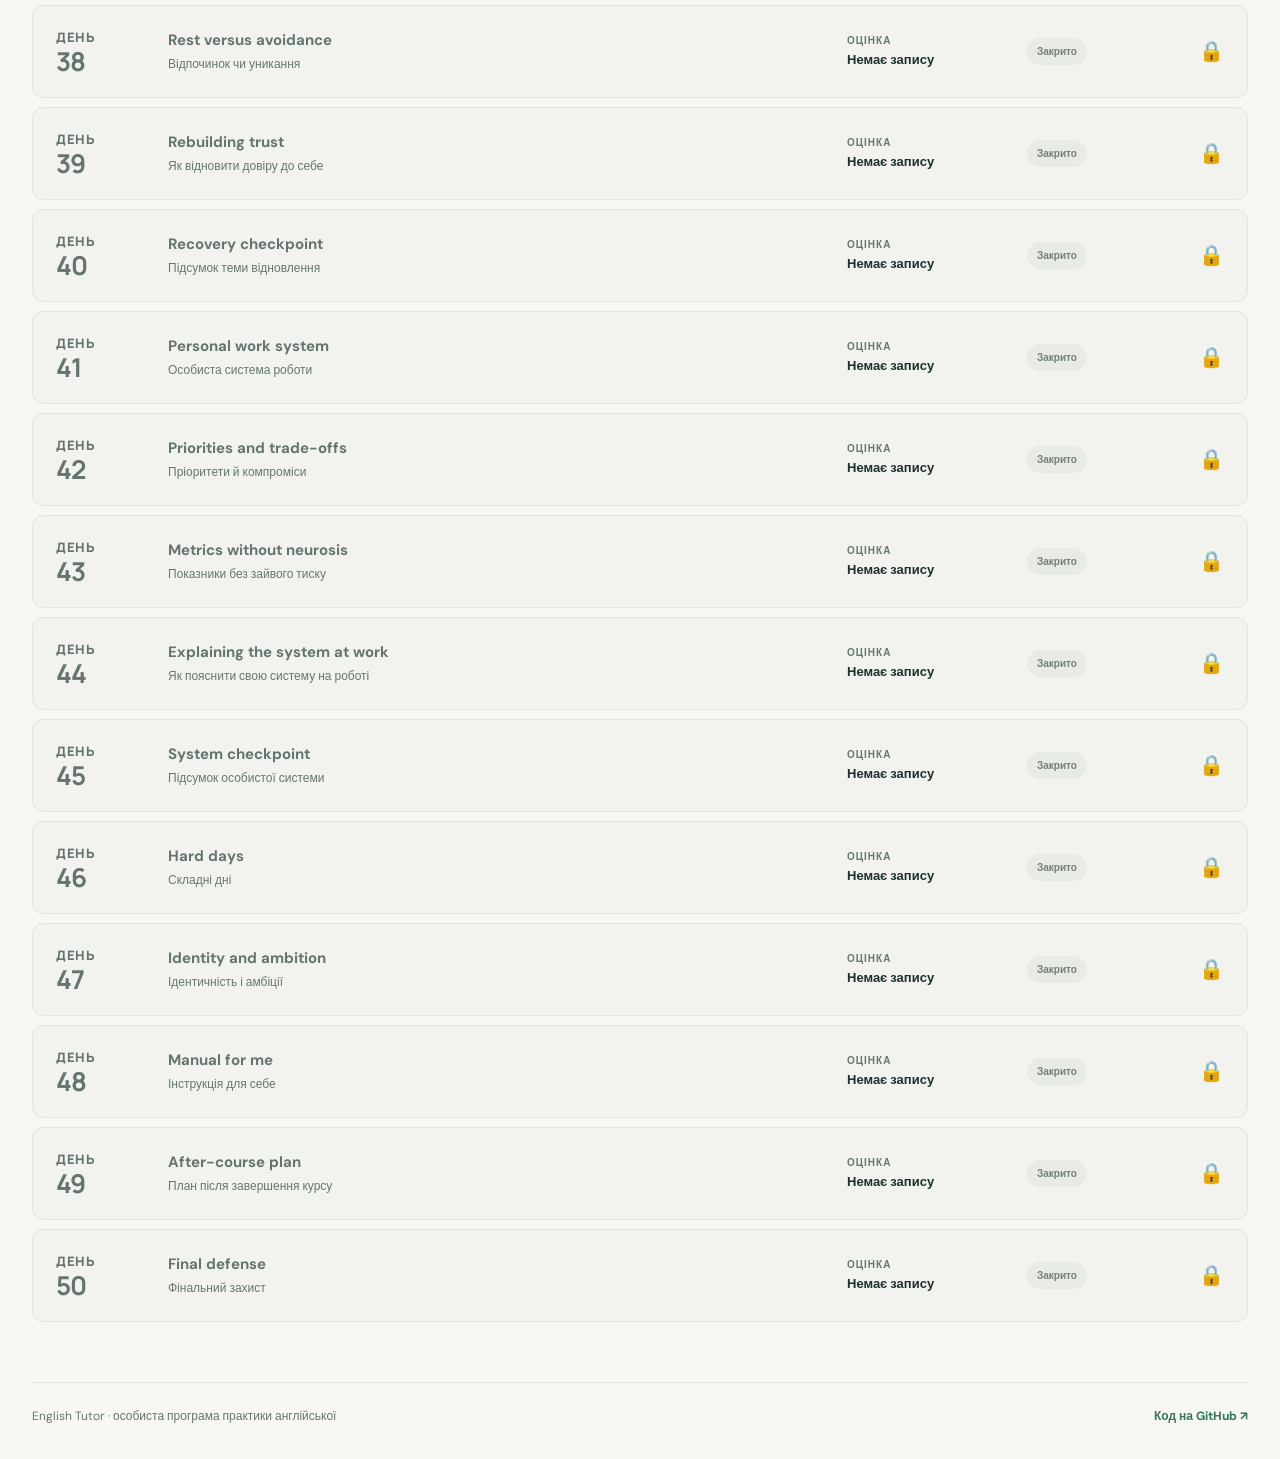
==== commit 68780f61: "Add day 0-50 program overview with locked future lessons" ====
--- a/index.html
+++ b/index.html
@@ -1,119 +1,74 @@
 <!doctype html>
-<html lang="en">
-  <head>
-    <meta charset="utf-8">
-    <meta name="viewport" content="width=device-width, initial-scale=1">
-    <meta name="theme-color" content="#101b2d">
-    <meta name="description" content="English Tutor by Vadym Sherstiak: try a guided English lesson, practise writing, and prepare for a separate ChatGPT Voice conversation.">
-    <title>English Tutor | 50-Day Start Lab</title>
-    <link rel="stylesheet" href="./styles.css">
-  </head>
-  <body>
-    <main class="shell">
-      <header class="topbar">
-        <a class="brand" href="./index.html" aria-label="English Tutor home">
-          <span class="brand-mark">ET</span>
-          <span><strong>ENGLISH TUTOR</strong><small>START LAB</small></span>
-        </a>
-        <div class="top-actions">
-          <span class="save-status" id="save-status">Saved locally</span>
-          <button class="icon-button" id="reset-progress" type="button" title="Reset all challenge progress">Reset</button>
+<html lang="uk">
+<head>
+  <meta charset="utf-8">
+  <meta name="viewport" content="width=device-width, initial-scale=1">
+  <meta name="theme-color" content="#132a27">
+  <meta name="description" content="English Tutor: огляд програми від стартової сесії до дня 50, теми уроків і доступні деталі.">
+  <title>Програма 0–50 · English Tutor</title>
+  <link rel="stylesheet" href="./styles.css">
+</head>
+<body>
+  <div class="page-shell">
+    <header class="site-header">
+      <a class="brand" href="./index.html" aria-label="English Tutor — головна">
+        <span class="brand-symbol">e<span>.</span></span>
+        <span class="brand-name">ENGLISH <strong>TUTOR</strong><small>ПРОГРАМА НАВЧАННЯ</small></span>
+      </a>
+      <a class="header-link" href="./daily_task_app/index.html">Відкрити приклад уроку <span aria-hidden="true">↗</span></a>
+    </header>
+
+    <main>
+      <section class="intro" aria-labelledby="page-title">
+        <div class="intro-copy">
+          <p class="eyebrow"><span class="eyebrow-line"></span> Твій маршрут з англійської</p>
+          <h1 id="page-title">Усі уроки.<br><em>Один зрозумілий шлях.</em></h1>
+          <p class="intro-description">Переглядай теми від стартової сесії до дня 50. Відкрий картку, щоб побачити завдання й мовний фокус. Майбутні дні залишаються закритими.</p>
+          <a class="jump-link" href="#days">Перейти до списку <span aria-hidden="true">↓</span></a>
         </div>
-      </header>
-
-      <section class="hero-block">
-        <div class="hero-copy">
-          <p class="eyebrow">50-DAY WORK MINDSET LAB</p>
-          <h1>Build English<br><em>you can use.</em></h1>
-          <p class="hero-text">Practise English through ideas about work and everyday life. Try one complete lesson with Ukrainian support, then explore the 50-session learning plan.</p>
-          <div class="hero-actions">
-            <a class="primary-button" href="./daily_task_app/index.html">Try the sample lesson <span>→</span></a>
-            <button class="secondary-button" id="continue-button" type="button">Continue mission <span>→</span></button>
-          </div>
-          <p class="demo-scope">Public prototype · One complete lesson (Day 14) · No account needed</p>
-        </div>
-        <div class="hero-orbit" aria-hidden="true">
-          <div class="orbit-ring ring-one"></div>
-          <div class="orbit-ring ring-two"></div>
-          <div class="orbit-core"><span id="hero-day-number">01</span><small>DAY</small></div>
-          <span class="orbit-label label-one">INPUT</span>
-          <span class="orbit-label label-two">SPEAK</span>
-          <span class="orbit-label label-three">PROVE</span>
+        <div class="current-card" aria-label="Поточна позиція в плані">
+          <div class="current-top"><span class="small-label">ЗАРАЗ У ПЛАНІ</span><span class="pulse" aria-hidden="true"></span></div>
+          <div class="current-number">30<span> / 50</span></div>
+          <p class="current-title">Debating My Attention Protocol</p>
+          <p class="current-translation">Захищаю свій протокол уваги</p>
+          <button class="current-action" type="button" data-open-day="30">Деталі дня 30 <span aria-hidden="true">↗</span></button>
         </div>
       </section>
 
-      <section class="progress-strip" aria-label="Challenge progress">
-        <div class="progress-main">
-          <div class="progress-heading"><span>YOUR CHECKLIST</span><strong id="progress-percent">0%</strong></div>
-          <div class="progress-track"><span id="progress-fill"></span></div>
-          <div class="progress-meta"><span id="progress-copy">Day 1 is waiting.</span><span id="xp-copy">0 XP</span></div>
-        </div>
-        <div class="stat-tile"><strong id="completed-count">0</strong><span>days cleared</span></div>
-        <div class="stat-tile"><strong id="achievement-count">0</strong><span>achievements</span></div>
-        <div class="stat-tile"><strong>1</strong><span>complete sample lesson</span></div>
+      <section class="route-status" aria-label="Доступність програми">
+        <div class="route-heading"><div><span class="small-label">ДОСТУП ДО ОПИСІВ</span><strong>Дні 0–30 відкриті</strong></div><span class="route-count">31 <span>/ 51</span></span></div>
+        <div class="route-track" role="img" aria-label="Відкритий опис 31 з 51 днів"><span></span></div>
+        <div class="route-meta"><span>День 0 — старт</span><span>День 30 — поточний</span><span>Дні 31–50 — закриті</span></div>
       </section>
 
-      <section class="content-grid">
-        <div class="roadmap-column">
-          <div class="section-heading">
-            <div><p class="eyebrow">THE ROUTE</p><h2>A plan for 50 practice sessions.</h2></div>
-            <div class="phase-filter" id="phase-filter" role="tablist" aria-label="Filter phases">
-              <button class="filter-button is-active" type="button" data-phase="all">All</button>
-              <button class="filter-button" type="button" data-phase="current">Current</button>
-            </div>
-          </div>
-          <p class="scope-note">This is the learning plan. The available sample is Day 14. Checklist completion and XP are self-reported; they do not measure English ability.</p>
-          <div class="roadmap" id="roadmap"></div>
-        </div>
-
-        <aside class="side-column">
-          <section class="today-card" id="today-card">
-            <div class="card-kicker"><span class="live-dot"></span> CURRENT MISSION</div>
-            <div class="today-top"><span class="day-badge" id="today-day-badge">DAY 01</span><span class="phase-name" id="today-phase">DIAGNOSE</span></div>
-            <h2 id="today-topic">Procrastination is a system, not a character flaw</h2>
-            <p class="today-question" id="today-question">What exactly happens when I delay?</p>
-            <div class="today-focus"><span>LANGUAGE FOCUS</span><strong id="today-focus-value">I tend to... when...</strong></div>
-            <div class="today-evidence"><span>FINISH WITH</span><strong id="today-evidence">60-90 second baseline + 120-word text</strong></div>
-            <button class="primary-button full-button" id="open-day" type="button">Open mission <span>-></span></button>
-          </section>
-
-          <section class="achievements-card">
-            <div class="section-heading compact"><div><p class="eyebrow">COLLECTION</p><h2>Achievements</h2></div><span class="count-pill" id="achievement-summary">0 / 6</span></div>
-            <div class="achievement-list" id="achievement-list"></div>
-          </section>
-
-          <section class="principles-card">
-            <p class="eyebrow">THE RULE</p>
-            <blockquote>“I understand one mechanism. I explain it in English. I test it in real life. I keep the proof.”</blockquote>
-            <p>Every day leaves something behind: a clearer sentence, a stronger answer, or a real decision.</p>
-          </section>
-        </aside>
+      <section class="days-section" id="days" aria-labelledby="days-title">
+        <div class="section-header"><div><p class="eyebrow"><span class="eyebrow-line"></span> 51 зупинка</p><h2 id="days-title">Список днів</h2></div><p class="section-note">Оцінку показуємо лише за наявності запису про результат уроку.</p></div>
+        <div class="legend" aria-label="Позначення статусів"><span><i class="legend-dot available"></i> Опис доступний</span><span><i class="legend-dot current"></i> Поточний день</span><span><i class="legend-dot locked"></i> Закрито</span></div>
+        <div class="day-list" id="day-list"></div>
       </section>
-      <footer class="portfolio-footer"><p>English Tutor · A personal project by Vadym Sherstiak</p><a href="https://github.com/shved21/english-tutor">Source &amp; project story on GitHub ↗</a></footer>
     </main>
 
-    <dialog class="mission-dialog" id="mission-dialog" aria-labelledby="mission-title">
-      <div class="dialog-shell">
-        <div class="dialog-topbar"><span class="dialog-kicker" id="dialog-phase">DIAGNOSE</span><button class="close-button" id="close-dialog" type="button" aria-label="Close mission">Close</button></div>
-        <div class="dialog-heading"><div><p class="eyebrow" id="dialog-day">DAY 01</p><h2 id="mission-title">Procrastination is a system, not a character flaw</h2></div><span class="reward-badge">+100 XP</span></div>
-        <p class="dialog-question" id="dialog-question">What exactly happens when I delay?</p>
-        <div class="mission-progress"><span id="mission-progress-fill"></span></div>
-        <div class="mission-progress-copy"><span id="mission-progress-copy">0 / 4 actions complete</span><span id="mission-status">Build the first piece of evidence.</span></div>
+    <footer class="footer"><span>English Tutor · особиста програма практики англійської</span><a href="https://github.com/shved21/english-tutor">Код на GitHub ↗</a></footer>
+  </div>
 
-        <div class="mission-steps" id="mission-steps">
-          <article class="mission-step" data-step="understand"><span class="step-icon">01</span><div><strong>Understand</strong><p>Read the input and identify the one mechanism behind today's question.</p></div><button class="step-button" type="button">Mark done</button></article>
-          <article class="mission-step" data-step="build"><span class="step-icon">02</span><div><strong>Build</strong><p>Write four to six English sentences using today's construction.</p></div><button class="step-button" type="button">Mark done</button></article>
-          <article class="mission-step" data-step="speak"><span class="step-icon">03</span><div><strong>Speak</strong><p>Record a short answer or complete the GPT Voice conversation.</p></div><button class="step-button" type="button">Mark done</button></article>
-          <article class="mission-step" data-step="prove"><span class="step-icon">04</span><div><strong>Prove</strong><p id="dialog-evidence">Leave one useful action, note, or visible result.</p></div><button class="step-button" type="button">Mark done</button></article>
-        </div>
-
-        <div class="mission-output"><span>Today's control question</span><strong id="dialog-output-question">What exactly happens when I delay?</strong><small id="dialog-output-evidence">Finish with: 60-90 second baseline + 120-word text</small></div>
-        <p class="scope-note">Try the available Day 14 sample separately. It does not change this mission’s checklist.</p>
-        <div class="dialog-actions"><a class="secondary-button" href="./daily_task_app/index.html">Try Day 14 sample</a><button class="secondary-button" id="previous-day" type="button">Previous day</button><button class="primary-button" id="complete-day" type="button" disabled>Complete day <span>-></span></button></div>
+  <dialog class="day-dialog" id="day-dialog" aria-labelledby="detail-title">
+    <div class="dialog-inner">
+      <div class="dialog-top"><span class="dialog-label" id="detail-day"></span><button class="close-button" id="close-dialog" type="button" aria-label="Закрити деталі">×</button></div>
+      <h2 id="detail-title"></h2>
+      <p class="detail-translation" id="detail-translation"></p>
+      <div class="detail-status" id="detail-status"></div>
+      <div class="detail-grid">
+        <div class="detail-block"><span>КОНТРОЛЬНЕ ПИТАННЯ</span><p id="detail-question"></p></div>
+        <div class="detail-block"><span>МОВНИЙ ФОКУС</span><p id="detail-focus"></p></div>
+        <div class="detail-block"><span>ЗАВДАННЯ ДНЯ</span><p id="detail-artifact"></p></div>
+        <div class="detail-block"><span>ОЧІКУВАНИЙ РЕЗУЛЬТАТ</span><p id="detail-evidence"></p></div>
       </div>
-    </dialog>
-
-    <script src="./data.js"></script>
-    <script src="./app.js"></script>
-  </body>
+      <p class="detail-note" id="detail-note"></p>
+      <div class="dialog-actions" id="dialog-actions"></div>
+    </div>
+  </dialog>
+  <script src="./data.js"></script>
+  <script src="./progress.js"></script>
+  <script src="./app.js"></script>
+</body>
 </html>
--- a/styles.css
+++ b/styles.css
@@ -1,229 +1,7 @@
-:root {
-  --navy: #101b2d;
-  --navy-2: #16243a;
-  --ink: #17263a;
-  --muted: #6f7e8f;
-  --paper: #f5f8f6;
-  --white: #ffffff;
-  --line: #dce5e4;
-  --mint: #bce5d5;
-  --mint-strong: #2d8172;
-  --coral: #ed856d;
-  --gold: #f4c96b;
-  --shadow: 0 22px 55px rgba(16, 27, 45, 0.11);
-  font-family: Inter, ui-sans-serif, system-ui, -apple-system, BlinkMacSystemFont, "Segoe UI", sans-serif;
-}
-
-* { box-sizing: border-box; }
-
-html { scroll-behavior: smooth; }
-
-body {
-  min-width: 320px;
-  margin: 0;
-  color: var(--ink);
-  background: var(--paper);
-  font-size: 15px;
-  line-height: 1.5;
-}
-
-button, a { font: inherit; }
-button { cursor: pointer; }
-
-.shell { width: min(1420px, calc(100% - 56px)); margin: 0 auto; padding: 22px 0 70px; }
-
-.topbar { display: flex; justify-content: space-between; align-items: center; gap: 20px; }
-.brand { display: inline-flex; align-items: center; gap: 11px; color: var(--ink); text-decoration: none; }
-.brand-mark { display: grid; width: 36px; height: 36px; place-items: center; border-radius: 10px; color: var(--white); background: var(--navy); font-size: 12px; font-weight: 900; letter-spacing: .08em; }
-.brand strong, .brand small { display: block; line-height: 1.1; letter-spacing: .08em; }
-.brand strong { font-size: 12px; }
-.brand small { margin-top: 4px; color: var(--muted); font-size: 10px; font-weight: 800; }
-.top-actions { display: flex; align-items: center; gap: 12px; }
-.save-status { color: var(--muted); font-size: 12px; font-weight: 800; }
-.icon-button, .close-button { padding: 7px 11px; border: 1px solid var(--line); border-radius: 7px; color: var(--muted); background: transparent; font-size: 12px; font-weight: 800; }
-.icon-button:hover, .close-button:hover { color: var(--ink); border-color: var(--ink); }
-
-.hero-block { display: grid; grid-template-columns: minmax(0, 1.15fr) minmax(310px, .85fr); gap: 40px; align-items: center; min-height: 390px; padding: 56px 18px 52px; }
-.eyebrow { margin: 0 0 13px; color: var(--mint-strong); font-size: 11px; font-weight: 950; letter-spacing: .15em; }
-.hero-copy h1 { max-width: 780px; margin: 0; color: var(--navy); font-size: clamp(52px, 7vw, 104px); line-height: .94; letter-spacing: -.065em; }
-.hero-copy h1 em { color: var(--mint-strong); font-style: normal; }
-.hero-text { max-width: 590px; margin: 25px 0 27px; color: var(--muted); font-size: 18px; }
-.hero-actions { display: flex; align-items: center; gap: 20px; flex-wrap: wrap; }
-.primary-button, .secondary-button { display: inline-flex; align-items: center; justify-content: center; gap: 12px; min-height: 44px; padding: 11px 16px; border-radius: 8px; font-weight: 900; transition: transform .18s ease, box-shadow .18s ease, background .18s ease; }
-.primary-button { border: 1px solid var(--navy); color: var(--white); background: var(--navy); box-shadow: 0 9px 20px rgba(16, 27, 45, .15); }
-.primary-button:hover:not(:disabled) { transform: translateY(-2px); background: var(--mint-strong); border-color: var(--mint-strong); }
-.primary-button span { color: var(--mint); font-size: 18px; }
-.secondary-button { border: 1px solid var(--line); color: var(--ink); background: var(--white); }
-.secondary-button:hover:not(:disabled) { border-color: var(--mint-strong); }
-.text-link { color: var(--ink); font-size: 14px; font-weight: 850; text-decoration: none; border-bottom: 1px solid var(--ink); }
-.text-link:hover { color: var(--mint-strong); border-color: var(--mint-strong); }
-
-.hero-orbit { position: relative; min-height: 300px; }
-.orbit-ring { position: absolute; inset: 50% auto auto 50%; border: 1px solid var(--line); border-radius: 50%; transform: translate(-50%, -50%) rotate(-19deg); }
-.ring-one { width: 275px; height: 200px; }
-.ring-two { width: 200px; height: 275px; transform: translate(-50%, -50%) rotate(27deg); border-color: #b7d8cc; }
-.orbit-core { position: absolute; top: 50%; left: 50%; display: grid; width: 124px; height: 124px; place-content: center; border-radius: 50%; color: var(--white); background: var(--navy); text-align: center; transform: translate(-50%, -50%); box-shadow: 0 16px 33px rgba(16, 27, 45, .22); }
-.orbit-core span { font-size: 43px; font-weight: 950; line-height: .9; letter-spacing: -.06em; }
-.orbit-core small { margin-top: 9px; color: var(--mint); font-size: 10px; font-weight: 900; letter-spacing: .18em; }
-.orbit-label { position: absolute; padding: 7px 10px; border: 1px solid var(--line); border-radius: 99px; color: var(--muted); background: var(--white); font-size: 10px; font-weight: 950; letter-spacing: .12em; box-shadow: 0 5px 15px rgba(16, 27, 45, .07); }
-.label-one { top: 32px; left: 22%; }
-.label-two { top: 43%; right: 5%; color: var(--mint-strong); }
-.label-three { bottom: 32px; left: 28%; color: #a8741c; }
-
-.progress-strip { display: grid; grid-template-columns: minmax(300px, 1fr) repeat(3, 150px); gap: 14px; align-items: stretch; padding: 17px; border: 1px solid var(--line); border-radius: 12px; background: var(--white); box-shadow: var(--shadow); }
-.progress-main { min-width: 0; padding: 4px 9px; }
-.progress-heading, .progress-meta { display: flex; justify-content: space-between; gap: 15px; align-items: center; }
-.progress-heading span, .progress-meta span:first-child { color: var(--muted); font-size: 11px; font-weight: 950; letter-spacing: .1em; }
-.progress-heading strong { color: var(--mint-strong); font-size: 17px; }
-.progress-track { height: 9px; margin: 12px 0 9px; overflow: hidden; border-radius: 20px; background: #e7efec; }
-.progress-track span { display: block; width: 0; height: 100%; border-radius: inherit; background: var(--mint-strong); transition: width .35s ease; }
-.progress-meta { color: var(--muted); font-size: 12px; font-weight: 750; }
-.progress-meta span:last-child { color: var(--ink); font-weight: 900; }
-.stat-tile { display: grid; align-content: center; padding: 12px 14px; border-left: 1px solid var(--line); }
-.stat-tile strong { color: var(--navy); font-size: 27px; line-height: 1; letter-spacing: -.05em; }
-.stat-tile span { margin-top: 5px; color: var(--muted); font-size: 11px; font-weight: 800; }
-
-.content-grid { display: grid; grid-template-columns: minmax(0, 1.6fr) minmax(320px, .8fr); gap: 24px; margin-top: 45px; }
-.section-heading { display: flex; justify-content: space-between; align-items: end; gap: 18px; margin-bottom: 16px; }
-.section-heading h2 { margin: 0; color: var(--navy); font-size: 25px; letter-spacing: -.04em; }
-.section-heading.compact { align-items: center; margin-bottom: 13px; }
-.section-heading.compact h2 { font-size: 21px; }
-.phase-filter { display: flex; gap: 5px; padding: 4px; border: 1px solid var(--line); border-radius: 8px; background: var(--white); }
-.filter-button { padding: 6px 10px; border: 0; border-radius: 5px; color: var(--muted); background: transparent; font-size: 11px; font-weight: 900; }
-.filter-button.is-active { color: var(--white); background: var(--navy); }
-
-.roadmap { display: grid; gap: 12px; }
-.phase-row { overflow: hidden; border: 1px solid var(--line); border-radius: 10px; background: var(--white); }
-.phase-row.is-hidden { display: none; }
-.phase-head { display: flex; justify-content: space-between; gap: 15px; align-items: center; padding: 13px 15px; border-bottom: 1px solid var(--line); }
-.phase-title { display: flex; align-items: center; gap: 10px; }
-.phase-swatch { width: 9px; height: 27px; border-radius: 7px; background: var(--phase-color); }
-.phase-title strong { color: var(--navy); font-size: 14px; }
-.phase-head small { color: var(--muted); font-size: 11px; font-weight: 800; }
-.day-row { display: grid; grid-template-columns: repeat(5, minmax(0, 1fr)); gap: 8px; padding: 12px; }
-.day-button { position: relative; min-height: 89px; padding: 10px; border: 1px solid var(--line); border-radius: 8px; color: var(--ink); background: #fbfcfb; text-align: left; transition: transform .16s ease, border-color .16s ease, background .16s ease; }
-.day-button:hover:not(:disabled) { border-color: var(--mint-strong); transform: translateY(-2px); }
-.day-button.is-current { border-color: var(--mint-strong); background: #edf8f3; box-shadow: inset 0 -3px 0 var(--mint-strong); }
-.day-button.is-complete { border-color: #c5d9d3; background: #f4faf7; }
-.day-button.is-locked { opacity: .45; }
-.day-number { display: block; color: var(--muted); font-size: 10px; font-weight: 950; letter-spacing: .1em; }
-.day-button.is-current .day-number { color: var(--mint-strong); }
-.day-topic { display: -webkit-box; overflow: hidden; margin-top: 8px; font-size: 12px; font-weight: 850; line-height: 1.23; -webkit-box-orient: vertical; -webkit-line-clamp: 3; }
-.day-check { position: absolute; right: 9px; bottom: 8px; color: var(--mint-strong); font-size: 12px; font-weight: 950; }
-
-.side-column { display: grid; align-content: start; gap: 16px; }
-.today-card, .achievements-card, .principles-card { border: 1px solid var(--line); border-radius: 10px; background: var(--white); box-shadow: var(--shadow); }
-.today-card { padding: 21px; color: var(--white); background: var(--navy); }
-.card-kicker { color: var(--mint); font-size: 10px; font-weight: 950; letter-spacing: .14em; }
-.live-dot { display: inline-block; width: 7px; height: 7px; margin-right: 6px; border-radius: 50%; background: var(--coral); box-shadow: 0 0 0 4px rgba(237, 133, 109, .14); }
-.today-top { display: flex; justify-content: space-between; gap: 10px; align-items: center; margin: 24px 0 18px; }
-.day-badge { padding: 5px 8px; border-radius: 5px; color: var(--navy); background: var(--mint); font-size: 10px; font-weight: 950; letter-spacing: .09em; }
-.phase-name { color: var(--mint); font-size: 10px; font-weight: 950; letter-spacing: .12em; }
-.today-card h2 { margin: 0; font-size: 27px; line-height: 1.08; letter-spacing: -.05em; }
-.today-question { margin: 15px 0 21px; color: #d8e0e5; font-size: 16px; font-weight: 700; }
-.today-focus, .today-evidence { display: grid; gap: 3px; padding: 12px 0; border-top: 1px solid rgba(255, 255, 255, .15); }
-.today-focus span, .today-evidence span { color: var(--mint); font-size: 10px; font-weight: 950; letter-spacing: .12em; }
-.today-focus strong, .today-evidence strong { color: var(--white); font-size: 14px; }
-.full-button { width: 100%; margin-top: 18px; color: var(--navy); background: var(--mint); border-color: var(--mint); box-shadow: none; }
-.full-button:hover:not(:disabled) { color: var(--white); background: var(--mint-strong); border-color: var(--mint-strong); }
-.full-button span { color: var(--navy); }
-
-.achievements-card, .principles-card { padding: 18px; }
-.count-pill { padding: 5px 8px; border-radius: 99px; color: var(--mint-strong); background: #edf8f3; font-size: 11px; font-weight: 950; }
-.achievement-list { display: grid; gap: 7px; }
-.achievement { display: grid; grid-template-columns: 38px minmax(0, 1fr) auto; gap: 10px; align-items: center; padding: 9px; border: 1px solid var(--line); border-radius: 7px; opacity: .48; }
-.achievement.is-unlocked { opacity: 1; border-color: #bcdccf; background: #f4faf7; }
-.achievement-icon { display: grid; width: 34px; height: 34px; place-items: center; border-radius: 8px; color: var(--muted); background: #edf0f1; font-size: 10px; font-weight: 950; }
-.achievement.is-unlocked .achievement-icon { color: var(--navy); background: var(--gold); }
-.achievement strong, .achievement small { display: block; }
-.achievement strong { font-size: 12px; }
-.achievement small { margin-top: 1px; color: var(--muted); font-size: 10px; line-height: 1.25; }
-.achievement-state { color: var(--muted); font-size: 11px; font-weight: 900; }
-.achievement.is-unlocked .achievement-state { color: var(--mint-strong); }
-.principles-card { color: var(--white); background: var(--navy-2); }
-.principles-card .eyebrow { color: var(--mint); }
-.principles-card blockquote { margin: 0; font-size: 20px; font-weight: 850; line-height: 1.2; letter-spacing: -.03em; }
-.principles-card > p:last-child { margin: 18px 0 0; color: #c4d0d5; font-size: 13px; }
-
-.mission-dialog { width: min(760px, calc(100% - 32px)); max-height: calc(100vh - 32px); padding: 0; border: 0; border-radius: 13px; color: var(--ink); background: var(--white); box-shadow: 0 35px 100px rgba(16, 27, 45, .28); }
-.mission-dialog::backdrop { background: rgba(16, 27, 45, .58); backdrop-filter: blur(4px); }
-.dialog-shell { padding: 22px; }
-.dialog-topbar, .dialog-heading, .mission-progress-copy, .dialog-actions { display: flex; justify-content: space-between; gap: 15px; align-items: center; }
-.dialog-kicker { color: var(--mint-strong); font-size: 11px; font-weight: 950; letter-spacing: .14em; }
-.dialog-heading { align-items: start; margin-top: 30px; }
-.dialog-heading h2 { max-width: 550px; margin: 0; color: var(--navy); font-size: 34px; line-height: 1.03; letter-spacing: -.05em; }
-.reward-badge { padding: 8px 10px; border-radius: 6px; color: #966915; background: #fff4d9; font-size: 11px; font-weight: 950; white-space: nowrap; }
-.dialog-question { margin: 12px 0 21px; color: var(--mint-strong); font-size: 18px; font-weight: 800; }
-.mission-progress { height: 8px; overflow: hidden; border-radius: 20px; background: #e7efec; }
-.mission-progress span { display: block; width: 0; height: 100%; border-radius: inherit; background: var(--mint-strong); transition: width .2s ease; }
-.mission-progress-copy { margin-top: 7px; color: var(--muted); font-size: 11px; font-weight: 800; }
-.mission-progress-copy span:last-child { color: var(--mint-strong); }
-.mission-steps { display: grid; gap: 9px; margin: 22px 0; }
-.mission-step { display: grid; grid-template-columns: 38px minmax(0, 1fr) auto; gap: 12px; align-items: center; padding: 13px; border: 1px solid var(--line); border-radius: 8px; background: #fbfcfb; }
-.mission-step.is-complete { border-color: #bcdccf; background: #f4faf7; }
-.step-icon { display: grid; width: 34px; height: 34px; place-items: center; border-radius: 8px; color: var(--mint-strong); background: #e6f2ed; font-size: 10px; font-weight: 950; }
-.mission-step.is-complete .step-icon { color: var(--white); background: var(--mint-strong); }
-.mission-step strong { font-size: 14px; }
-.mission-step p { margin: 2px 0 0; color: var(--muted); font-size: 12px; line-height: 1.35; }
-.step-button { padding: 7px 9px; border: 1px solid var(--line); border-radius: 6px; color: var(--ink); background: var(--white); font-size: 11px; font-weight: 900; }
-.mission-step.is-complete .step-button { color: var(--mint-strong); border-color: #bcdccf; }
-.mission-output { display: grid; gap: 4px; padding: 14px; border-left: 4px solid var(--mint-strong); background: #f4faf7; }
-.mission-output span, .mission-output small { color: var(--muted); font-size: 11px; font-weight: 800; }
-.mission-output strong { font-size: 15px; }
-.dialog-actions { margin-top: 20px; }
-.dialog-actions .primary-button:disabled { cursor: not-allowed; opacity: .45; box-shadow: none; }
-
-@media (max-width: 1060px) {
-  .hero-block { grid-template-columns: minmax(0, 1.2fr) minmax(250px, .8fr); }
-  .progress-strip { grid-template-columns: minmax(260px, 1fr) repeat(3, 120px); }
-  .content-grid { grid-template-columns: minmax(0, 1.25fr) minmax(300px, .75fr); }
-  .day-row { grid-template-columns: repeat(5, minmax(110px, 1fr)); overflow-x: auto; }
-}
-
-@media (max-width: 820px) {
-  .shell { width: min(100% - 28px, 700px); }
-  .hero-block { grid-template-columns: 1fr; min-height: 0; padding: 48px 4px 30px; }
-  .hero-orbit { min-height: 220px; }
-  .progress-strip { grid-template-columns: 1fr 1fr 1fr; }
-  .progress-main { grid-column: 1 / -1; }
-  .stat-tile { border-top: 1px solid var(--line); border-left: 0; }
-  .content-grid { grid-template-columns: 1fr; }
-  .side-column { grid-template-columns: 1fr 1fr; align-items: start; }
-  .today-card { grid-column: 1 / -1; }
-  .principles-card { grid-column: 1 / -1; }
-}
-
-@media (max-width: 560px) {
-  .shell { width: min(100% - 20px, 480px); padding-top: 14px; }
-  .topbar { align-items: start; }
-  .save-status { display: none; }
-  .hero-copy h1 { font-size: 57px; }
-  .hero-text { font-size: 16px; }
-  .hero-orbit { min-height: 180px; transform: scale(.82); }
-  .progress-strip { grid-template-columns: 1fr 1fr; }
-  .stat-tile:last-child { grid-column: 1 / -1; }
-  .section-heading { align-items: start; flex-direction: column; }
-  .phase-filter { width: 100%; }
-  .filter-button { flex: 1; }
-  .day-row { grid-template-columns: repeat(5, 122px); }
-  .side-column { grid-template-columns: 1fr; }
-  .principles-card { grid-column: auto; }
-  .dialog-shell { padding: 17px; }
-  .dialog-heading { flex-direction: column; }
-  .dialog-heading h2 { font-size: 27px; }
-  .mission-step { grid-template-columns: 34px minmax(0, 1fr); }
-  .step-button { grid-column: 2; justify-self: start; }
-  .dialog-actions { align-items: stretch; flex-direction: column-reverse; }
-  .dialog-actions button { width: 100%; }
-}
-
-/* Portfolio entry and keyboard navigation. */
-a.primary-button, a.secondary-button { text-decoration: none; }
-.demo-scope, .scope-note { color: #566576; font-size: 13px; line-height: 1.6; }
-.demo-scope { margin: 18px 0 0; }
-.scope-note { margin: 0 0 18px; }
-.portfolio-footer { display: flex; flex-wrap: wrap; justify-content: space-between; gap: 12px; margin-top: 36px; padding-top: 22px; border-top: 1px solid var(--line); color: #566576; font-size: 13px; }
-.portfolio-footer p { margin: 0; }
-.portfolio-footer a { color: var(--mint-strong); }
-:focus-visible { outline: 3px solid var(--mint-strong); outline-offset: 4px; }
-@media (max-width: 560px) { .save-status { display: block; max-width: 120px; font-size: 10px; } }
+@import url('https://fonts.googleapis.com/css2?family=DM+Sans:wght@400;500;600;700;800&family=Manrope:wght@400;500;600;700;800&display=swap');
+:root{--forest:#132a27;--forest-2:#203d38;--mint:#c9e7d7;--green:#34775f;--paper:#f8f7f2;--white:#fff;--ink:#1d302d;--muted:#667771;--line:#dfe6dd;--gold:#ebbc76;--shadow:0 14px 42px rgba(28,52,44,.06)}
+*{box-sizing:border-box}html{scroll-behavior:smooth}body{margin:0;color:var(--ink);background:var(--paper);font-family:'DM Sans',Arial,sans-serif;-webkit-font-smoothing:antialiased}button,a{font:inherit}button{cursor:pointer}button:disabled{cursor:default}a{color:inherit;text-decoration:none}:focus-visible{outline:3px solid #459678;outline-offset:3px}.page-shell{width:min(1260px,calc(100% - 64px));margin:auto}.site-header{display:flex;align-items:center;justify-content:space-between;gap:24px;padding:26px 0;border-bottom:1px solid var(--line)}.brand{display:flex;align-items:center;gap:12px}.brand-symbol{display:grid;place-items:center;width:47px;height:47px;border-radius:14px;color:var(--white);background:var(--forest);font-family:Manrope,sans-serif;font-size:32px;font-weight:800;line-height:1;letter-spacing:-.11em;padding-right:5px}.brand-symbol span{color:var(--gold)}.brand-name{display:grid;gap:1px;font-size:13px;font-weight:600;letter-spacing:.1em;line-height:1.15}.brand-name strong{font-weight:800}.brand-name small{font-size:9px;font-weight:800;letter-spacing:.18em;color:var(--muted)}.header-link{display:inline-flex;gap:12px;align-items:center;padding:11px 16px;border:1px solid #c8d7cd;border-radius:999px;color:var(--forest);background:#fff;font-size:12px;font-weight:800;transition:.2s}.header-link:hover{border-color:var(--green);transform:translateY(-2px)}.header-link span{font-size:17px}.intro{display:grid;grid-template-columns:minmax(0,1.6fr) minmax(290px,.72fr);gap:65px;align-items:center;padding:70px 0 60px}.eyebrow,.small-label{font-size:11px;font-weight:800;letter-spacing:.15em;text-transform:uppercase}.eyebrow{display:flex;align-items:center;gap:11px;margin:0 0 20px;color:var(--green)}.eyebrow-line{display:block;width:25px;height:2px;background:var(--green)}h1,h2,h3,p{overflow-wrap:anywhere}h1,h2{font-family:Manrope,'DM Sans',sans-serif}h1{max-width:760px;margin:0;font-size:clamp(44px,5.5vw,75px);font-weight:800;line-height:1.08;letter-spacing:-.065em}h1 em{color:var(--green);font-style:normal}.intro-description{max-width:580px;margin:24px 0 27px;color:#526660;font-size:16px;line-height:1.65}.jump-link{display:inline-flex;align-items:center;gap:19px;padding:13px 17px;border-radius:8px;color:var(--white);background:var(--forest);font-size:13px;font-weight:800;transition:.2s}.jump-link:hover{background:var(--forest-2);transform:translateY(-2px)}.jump-link span{font-size:18px}.current-card{position:relative;overflow:hidden;min-height:290px;padding:30px;border-radius:18px;color:#fff;background:var(--forest);box-shadow:0 22px 45px rgba(19,42,39,.16)}.current-card:after{content:"";position:absolute;right:-70px;top:-85px;width:230px;height:230px;border:1px solid rgba(201,231,215,.18);border-radius:50%;box-shadow:0 0 0 32px rgba(201,231,215,.035),0 0 0 72px rgba(201,231,215,.025)}.current-top{display:flex;justify-content:space-between;align-items:center;color:var(--mint)}.pulse{width:8px;height:8px;border-radius:50%;background:var(--gold);box-shadow:0 0 0 6px rgba(235,188,118,.12)}.current-number{position:relative;z-index:1;margin:18px 0 13px;font-family:Manrope,sans-serif;font-size:68px;font-weight:800;line-height:1;letter-spacing:-.07em}.current-number span{color:#a5c4b4;font-size:24px;letter-spacing:-.04em}.current-title{position:relative;z-index:1;max-width:280px;margin:0;font-size:18px;font-weight:800;line-height:1.3}.current-translation{position:relative;z-index:1;margin:6px 0 25px;color:#bcd8c9;font-size:13px}.current-action{position:relative;z-index:1;display:flex;width:100%;justify-content:space-between;align-items:center;padding:12px 15px;border:1px solid rgba(201,231,215,.3);border-radius:8px;color:#fff;background:rgba(255,255,255,.08);font-size:12px;font-weight:800}.current-action:hover{background:rgba(255,255,255,.17)}.current-action span{font-size:17px}.route-status{padding:25px 30px;border:1px solid var(--line);border-radius:15px;background:#fff;box-shadow:var(--shadow)}.route-heading{display:flex;justify-content:space-between;align-items:end;gap:20px}.route-heading>div{display:grid;gap:8px}.route-heading .small-label{color:var(--green)}.route-heading strong{font-size:20px;font-weight:800}.route-count{font-family:Manrope,sans-serif;font-size:27px;font-weight:800;letter-spacing:-.05em}.route-count span{color:#99aaa0;font-size:17px}.route-track{height:11px;margin:19px 0 12px;overflow:hidden;border-radius:99px;background:#eaf0ea}.route-track span{display:block;width:60.784%;height:100%;border-radius:inherit;background:linear-gradient(90deg,#285b4c,#7bb491)}.route-meta{display:flex;justify-content:space-between;gap:12px;color:var(--muted);font-size:11px;font-weight:700}.days-section{padding:70px 0 60px;scroll-margin-top:20px}.section-header{display:flex;justify-content:space-between;align-items:end;gap:24px}.section-header .eyebrow{margin-bottom:10px}.section-header h2{margin:0;font-size:35px;letter-spacing:-.05em}.section-note{max-width:320px;margin:0;color:var(--muted);font-size:12px;line-height:1.5;text-align:right}.legend{display:flex;flex-wrap:wrap;gap:22px;margin:28px 0 19px;color:var(--muted);font-size:11px;font-weight:700}.legend>span{display:flex;align-items:center;gap:8px}.legend-dot{display:inline-block;width:8px;height:8px;border-radius:50%}.legend-dot.available{background:#80ae91}.legend-dot.current{background:var(--gold)}.legend-dot.locked{background:#bac3bb}.day-list{display:grid;gap:9px}.day-row{display:grid;grid-template-columns:92px minmax(0,1fr) 160px 145px 32px;align-items:center;gap:20px;width:100%;min-height:93px;padding:17px 23px;border:1px solid var(--line);border-radius:11px;text-align:left;color:var(--ink);background:#fff;box-shadow:0 3px 12px rgba(28,52,44,.025);transition:transform .2s,border-color .2s,box-shadow .2s}.day-row:not(:disabled):hover{transform:translateY(-2px);border-color:#a2c5ae;box-shadow:0 10px 28px rgba(28,52,44,.08)}.day-row.is-current{border-color:#9fba9e;background:#f1f8f1;box-shadow:inset 4px 0 var(--green)}.day-row.is-locked{color:#65746e;background:#f2f3ef;box-shadow:none}.day-index{font-family:Manrope,sans-serif;font-size:13px;font-weight:800;letter-spacing:.04em}.day-index strong{display:block;margin-top:2px;font-size:26px;line-height:1;letter-spacing:-.05em}.day-title{display:grid;gap:5px;min-width:0}.day-title strong{font-size:15px;line-height:1.3}.day-title small{color:var(--muted);font-size:12px;line-height:1.35}.day-grade{display:grid;gap:4px;font-size:10px;font-weight:800;letter-spacing:.1em;text-transform:uppercase;color:var(--muted)}.day-grade strong{color:var(--ink);font-size:13px;letter-spacing:0;text-transform:none}.day-state{justify-self:start;padding:7px 10px;border-radius:99px;color:#3c745a;background:#eaf5ea;font-size:10px;font-weight:800;white-space:nowrap}.is-current .day-state{color:#755126;background:#f7e6c6}.is-locked .day-state{color:#728078;background:#e7eae5}.day-arrow{justify-self:end;color:var(--green);font-size:20px;font-weight:700}.is-locked .day-arrow{color:#78857e}.footer{display:flex;flex-wrap:wrap;justify-content:space-between;gap:12px;padding:25px 0 35px;border-top:1px solid var(--line);color:var(--muted);font-size:12px}.footer a{color:var(--green);font-weight:800}.day-dialog{width:min(760px,calc(100% - 28px));max-height:min(86vh,850px);padding:0;border:0;border-radius:16px;color:var(--ink);background:#fff;box-shadow:0 35px 100px rgba(19,42,39,.28)}.day-dialog::backdrop{background:rgba(9,29,24,.65);backdrop-filter:blur(4px)}.dialog-inner{padding:31px 35px}.dialog-top{display:flex;align-items:center;justify-content:space-between}.dialog-label{color:var(--green);font-size:11px;font-weight:800;letter-spacing:.14em}.close-button{display:grid;place-items:center;width:34px;height:34px;border:1px solid var(--line);border-radius:50%;color:var(--forest);background:#fff;font-size:24px;line-height:1}.close-button:hover{background:#f1f5ee}.day-dialog h2{margin:22px 0 5px;font-size:clamp(28px,4vw,38px);line-height:1.12;letter-spacing:-.05em}.detail-translation{margin:0;color:var(--green);font-size:16px;font-weight:700}.detail-status{display:inline-block;margin:23px 0 20px;padding:8px 11px;border-radius:8px;background:#edf5ec;color:#3a7056;font-size:11px;font-weight:800}.detail-grid{display:grid;grid-template-columns:1fr 1fr;gap:10px}.detail-block{min-height:118px;padding:17px;border:1px solid var(--line);border-radius:9px;background:#fafbf8}.detail-block span{color:var(--green);font-size:10px;font-weight:800;letter-spacing:.12em}.detail-block p{margin:10px 0 0;font-size:14px;font-weight:700;line-height:1.45}.detail-note{margin:19px 0 0;color:var(--muted);font-size:12px;line-height:1.55}.dialog-actions{display:flex;gap:10px;justify-content:flex-end;margin-top:20px}.dialog-actions a,.dialog-actions button{padding:11px 15px;border:1px solid var(--forest);border-radius:8px;color:#fff;background:var(--forest);font-size:12px;font-weight:800}.dialog-actions button{color:var(--forest);background:#fff}.dialog-actions a:hover,.dialog-actions button:hover{transform:translateY(-1px)}
+@media(max-width:900px){.intro{gap:28px;grid-template-columns:minmax(0,1.2fr) minmax(260px,.8fr)}.day-row{grid-template-columns:65px minmax(0,1fr) 120px 30px;gap:12px}.day-state{display:none}}
+@media(max-width:680px){.page-shell{width:min(100% - 28px,600px)}.site-header{padding:16px 0}.header-link{max-width:155px;padding:9px 12px;font-size:10px}.brand-symbol{width:40px;height:40px;font-size:27px}.brand-name{font-size:11px}.brand-name small{font-size:7px}.intro{grid-template-columns:1fr;gap:25px;padding:42px 0 30px}.intro-description{font-size:14px}.current-card{min-height:0;padding:24px}.current-number{font-size:53px}.route-status{padding:20px}.route-heading strong{font-size:16px}.route-meta{font-size:9px}.days-section{padding:48px 0}.section-header{align-items:start;flex-direction:column;gap:8px}.section-header h2{font-size:30px}.section-note{text-align:left}.legend{gap:12px;margin:22px 0 15px}.day-row{grid-template-columns:54px minmax(0,1fr) 22px;min-height:86px;padding:13px;gap:9px}.day-index{font-size:10px}.day-index strong{font-size:21px}.day-title strong{font-size:13px}.day-title small{font-size:11px}.day-grade{grid-column:2;grid-row:2;display:flex;gap:5px;align-items:center;font-size:9px}.day-grade strong{font-size:11px}.day-arrow{grid-column:3;grid-row:1/3}.day-dialog{max-height:90vh}.dialog-inner{padding:22px}.detail-grid{grid-template-columns:1fr}.detail-block{min-height:0}.dialog-actions{flex-direction:column}.dialog-actions a,.dialog-actions button{text-align:center}}
+@media(prefers-reduced-motion:reduce){html{scroll-behavior:auto}*{transition:none!important}}
+.detail-block p{white-space:pre-line}
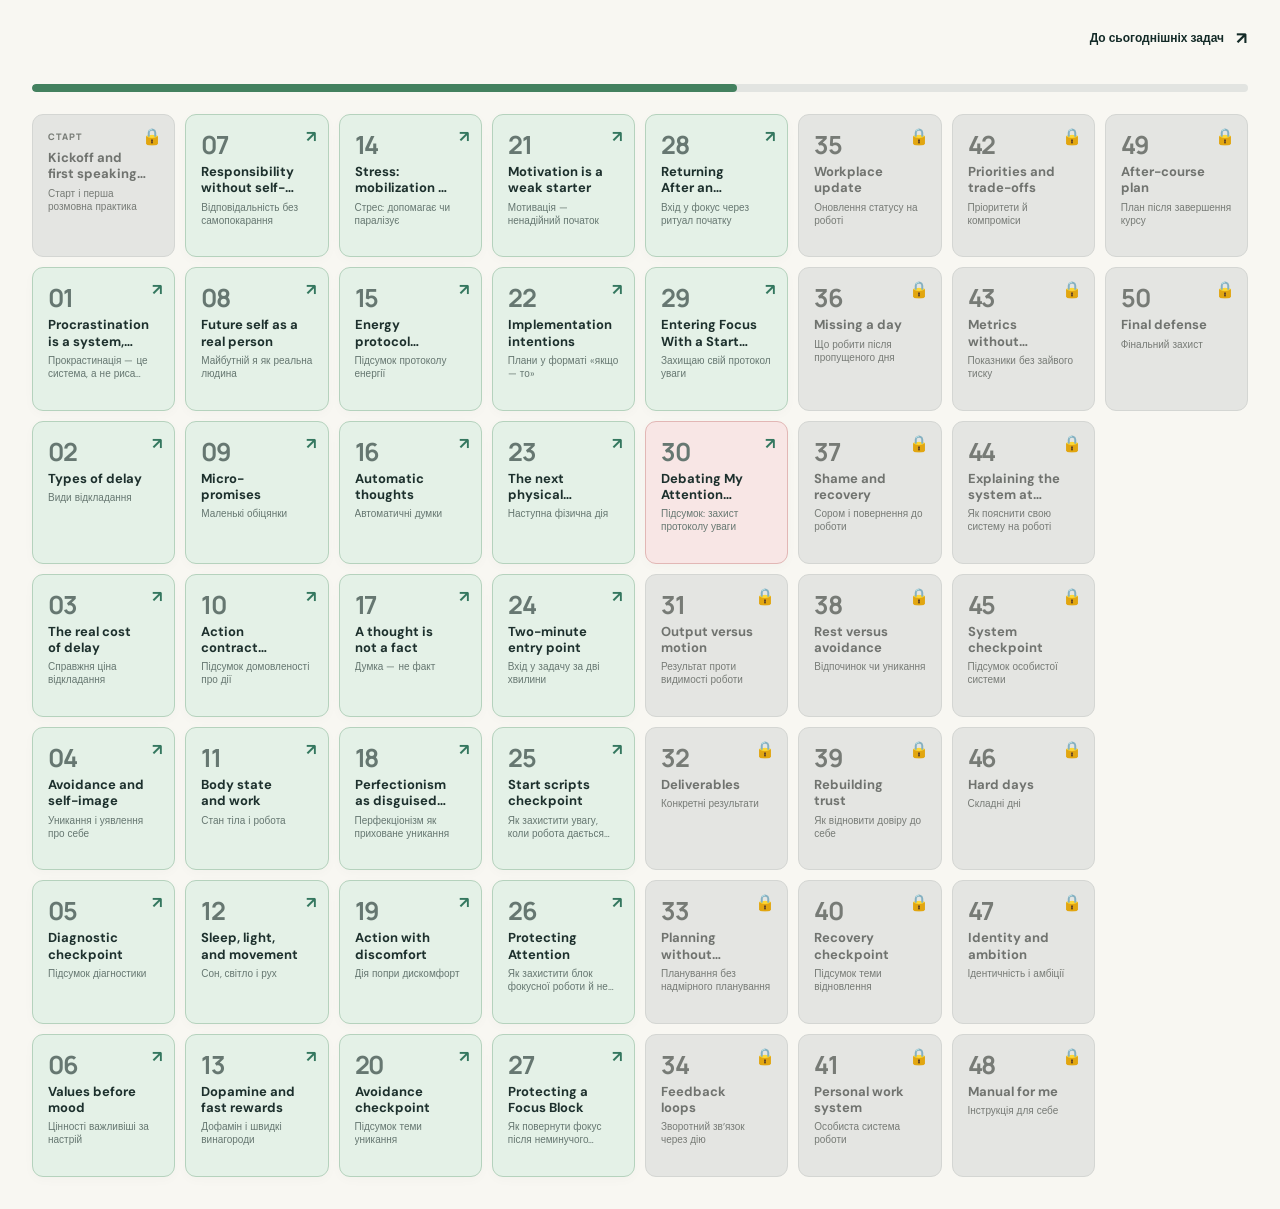
==== commit 9e0db25f: "Publish minimalist day program with saved lessons" ====
--- a/index.html
+++ b/index.html
@@ -4,51 +4,26 @@
   <meta charset="utf-8">
   <meta name="viewport" content="width=device-width, initial-scale=1">
   <meta name="theme-color" content="#132a27">
-  <meta name="description" content="English Tutor: огляд програми від стартової сесії до дня 50, теми уроків і доступні деталі.">
-  <title>Програма 0–50 · English Tutor</title>
+  <meta name="description" content="Програма English Tutor: дні навчання й особисті результати.">
+  <title>English Tutor · програма</title>
   <link rel="stylesheet" href="./styles.css">
 </head>
 <body>
   <div class="page-shell">
     <header class="site-header">
-      <a class="brand" href="./index.html" aria-label="English Tutor — головна">
-        <span class="brand-symbol">e<span>.</span></span>
-        <span class="brand-name">ENGLISH <strong>TUTOR</strong><small>ПРОГРАМА НАВЧАННЯ</small></span>
-      </a>
-      <a class="header-link" href="./daily_task_app/index.html">Відкрити приклад уроку <span aria-hidden="true">↗</span></a>
+      <a class="header-link" href="./daily_task_app/day30/index.html">До сьогоднішніх задач <span aria-hidden="true">↗</span></a>
     </header>
 
     <main>
-      <section class="intro" aria-labelledby="page-title">
-        <div class="intro-copy">
-          <p class="eyebrow"><span class="eyebrow-line"></span> Твій маршрут з англійської</p>
-          <h1 id="page-title">Усі уроки.<br><em>Один зрозумілий шлях.</em></h1>
-          <p class="intro-description">Переглядай теми від стартової сесії до дня 50. Відкрий картку, щоб побачити завдання й мовний фокус. Майбутні дні залишаються закритими.</p>
-          <a class="jump-link" href="#days">Перейти до списку <span aria-hidden="true">↓</span></a>
-        </div>
-        <div class="current-card" aria-label="Поточна позиція в плані">
-          <div class="current-top"><span class="small-label">ЗАРАЗ У ПЛАНІ</span><span class="pulse" aria-hidden="true"></span></div>
-          <div class="current-number">30<span> / 50</span></div>
-          <p class="current-title">Debating My Attention Protocol</p>
-          <p class="current-translation">Захищаю свій протокол уваги</p>
-          <button class="current-action" type="button" data-open-day="30">Деталі дня 30 <span aria-hidden="true">↗</span></button>
-        </div>
-      </section>
-
-      <section class="route-status" aria-label="Доступність програми">
-        <div class="route-heading"><div><span class="small-label">ДОСТУП ДО ОПИСІВ</span><strong>Дні 0–30 відкриті</strong></div><span class="route-count">31 <span>/ 51</span></span></div>
-        <div class="route-track" role="img" aria-label="Відкритий опис 31 з 51 днів"><span></span></div>
-        <div class="route-meta"><span>День 0 — старт</span><span>День 30 — поточний</span><span>Дні 31–50 — закриті</span></div>
+      <section class="route-status" aria-label="Прогрес навчання">
+        <div class="route-track" role="progressbar" aria-label="Завершені дні" aria-valuemin="0" aria-valuemax="50" aria-valuenow="0"><span id="progress-fill"></span></div>
       </section>
 
       <section class="days-section" id="days" aria-labelledby="days-title">
-        <div class="section-header"><div><p class="eyebrow"><span class="eyebrow-line"></span> 51 зупинка</p><h2 id="days-title">Список днів</h2></div><p class="section-note">Оцінку показуємо лише за наявності запису про результат уроку.</p></div>
-        <div class="legend" aria-label="Позначення статусів"><span><i class="legend-dot available"></i> Опис доступний</span><span><i class="legend-dot current"></i> Поточний день</span><span><i class="legend-dot locked"></i> Закрито</span></div>
-        <div class="day-list" id="day-list"></div>
+        <div class="day-list" id="day-list" aria-label="Дні навчальної програми"></div>
       </section>
     </main>
 
-    <footer class="footer"><span>English Tutor · особиста програма практики англійської</span><a href="https://github.com/shved21/english-tutor">Код на GitHub ↗</a></footer>
   </div>
 
   <dialog class="day-dialog" id="day-dialog" aria-labelledby="detail-title">
@@ -56,8 +31,7 @@
       <div class="dialog-top"><span class="dialog-label" id="detail-day"></span><button class="close-button" id="close-dialog" type="button" aria-label="Закрити деталі">×</button></div>
       <h2 id="detail-title"></h2>
       <p class="detail-translation" id="detail-translation"></p>
-      <div class="detail-status" id="detail-status"></div>
-      <div class="detail-grid">
+      <div class="detail-grid" id="detail-grid">
         <div class="detail-block"><span>КОНТРОЛЬНЕ ПИТАННЯ</span><p id="detail-question"></p></div>
         <div class="detail-block"><span>МОВНИЙ ФОКУС</span><p id="detail-focus"></p></div>
         <div class="detail-block"><span>ЗАВДАННЯ ДНЯ</span><p id="detail-artifact"></p></div>
--- a/styles.css
+++ b/styles.css
@@ -5,3 +5,41 @@
 @media(max-width:680px){.page-shell{width:min(100% - 28px,600px)}.site-header{padding:16px 0}.header-link{max-width:155px;padding:9px 12px;font-size:10px}.brand-symbol{width:40px;height:40px;font-size:27px}.brand-name{font-size:11px}.brand-name small{font-size:7px}.intro{grid-template-columns:1fr;gap:25px;padding:42px 0 30px}.intro-description{font-size:14px}.current-card{min-height:0;padding:24px}.current-number{font-size:53px}.route-status{padding:20px}.route-heading strong{font-size:16px}.route-meta{font-size:9px}.days-section{padding:48px 0}.section-header{align-items:start;flex-direction:column;gap:8px}.section-header h2{font-size:30px}.section-note{text-align:left}.legend{gap:12px;margin:22px 0 15px}.day-row{grid-template-columns:54px minmax(0,1fr) 22px;min-height:86px;padding:13px;gap:9px}.day-index{font-size:10px}.day-index strong{font-size:21px}.day-title strong{font-size:13px}.day-title small{font-size:11px}.day-grade{grid-column:2;grid-row:2;display:flex;gap:5px;align-items:center;font-size:9px}.day-grade strong{font-size:11px}.day-arrow{grid-column:3;grid-row:1/3}.day-dialog{max-height:90vh}.dialog-inner{padding:22px}.detail-grid{grid-template-columns:1fr}.detail-block{min-height:0}.dialog-actions{flex-direction:column}.dialog-actions a,.dialog-actions button{text-align:center}}
 @media(prefers-reduced-motion:reduce){html{scroll-behavior:auto}*{transition:none!important}}
 .detail-block p{white-space:pre-line}
+
+
+/* Compact square lesson cards */
+.day-row{position:relative;display:flex;flex-direction:column;align-items:flex-start;gap:7px;min-height:0;aspect-ratio:1/1;padding:15px;text-align:left}
+.day-index{font-size:9px;letter-spacing:.12em;color:var(--muted)}
+.day-index strong{margin-top:2px;font-size:25px}
+.day-title{width:100%;gap:4px;align-content:start}
+.day-title strong,.day-title small{display:-webkit-box;-webkit-box-orient:vertical;overflow:hidden}
+.day-title strong{-webkit-line-clamp:2;padding-right:13px;font-size:13px;line-height:1.25}
+.day-title small{-webkit-line-clamp:2;font-size:10px;line-height:1.3}
+.day-grade{display:flex;flex-wrap:wrap;align-items:baseline;gap:5px;margin-top:auto;font-size:8px;letter-spacing:.09em}
+.day-grade strong{font-size:10px;line-height:1.2}
+.detail-grid[hidden]{display:none}
+.day-state{max-width:100%;padding:5px 8px;font-size:9px;white-space:normal;line-height:1.2}
+.day-arrow{position:absolute;top:11px;right:12px;font-size:16px}
+.current-action{cursor:pointer;text-decoration:none}
+.current-action:focus-visible{outline:3px solid #bcd8c9;outline-offset:3px}
+@media(min-width:1101px){.day-list{grid-template-columns:repeat(8,minmax(0,1fr));grid-template-rows:repeat(7,minmax(0,1fr));grid-auto-flow:column;gap:10px}}
+@media(max-width:1100px){.day-list{grid-template-columns:repeat(4,minmax(0,1fr));grid-template-rows:none;grid-auto-flow:row;gap:10px}}
+@media(max-width:680px){.day-list{grid-template-columns:repeat(3,minmax(0,1fr));gap:8px}.day-row{gap:6px;padding:10px}.day-index{font-size:8px}.day-index strong{font-size:21px}.day-title strong{font-size:11px}.day-title small{font-size:9px}.day-grade{font-size:7px}.day-grade strong{font-size:9px}.day-state{padding:4px 6px;font-size:8px}.day-arrow{top:7px;right:8px;font-size:14px}}
+@media(max-width:360px){.day-list{grid-template-columns:repeat(2,minmax(0,1fr))}}
+
+/* Minimal program overview: color carries completion state without status labels. */
+.site-header{justify-content:flex-end;padding:16px 0;border:0}
+.header-link{border-color:transparent;background:transparent;padding:10px 0}
+.route-status{padding:0 0 22px;border:0;background:transparent;box-shadow:none}
+.route-track{height:8px;margin:8px 0 0;background:#e2e4e1}
+.route-track span{background:#43815f;transition:width .25s ease}
+.days-section{padding:0 0 32px}
+.day-row.is-done,.day-row.is-good{border-color:#b5d2bd;background:#e4f1e7}
+.day-row.is-incomplete,.day-row.is-poor{border-color:#e2b7b5;background:#f8e6e5}
+.day-row.is-locked{border-color:#d4d6d3;background:#e4e5e2;color:#70736f;box-shadow:none}
+.day-row.is-locked .day-index,.day-row.is-locked .day-title small,.day-row.is-locked .day-arrow{color:#777b76}
+.day-grade{margin-top:auto;padding:5px 8px;border-radius:7px;background:rgba(255,255,255,.75);font-size:11px;font-weight:800;color:var(--ink)}
+.day-row.is-good .day-grade{color:#276342}
+.day-row.is-poor .day-grade{color:#9b3e3b}
+.detail-note{padding:14px;border-radius:9px;background:#f1f2ef}
+@media(max-width:680px){.site-header{padding:10px 0}.route-status{padding-bottom:14px}.days-section{padding-bottom:20px}}
